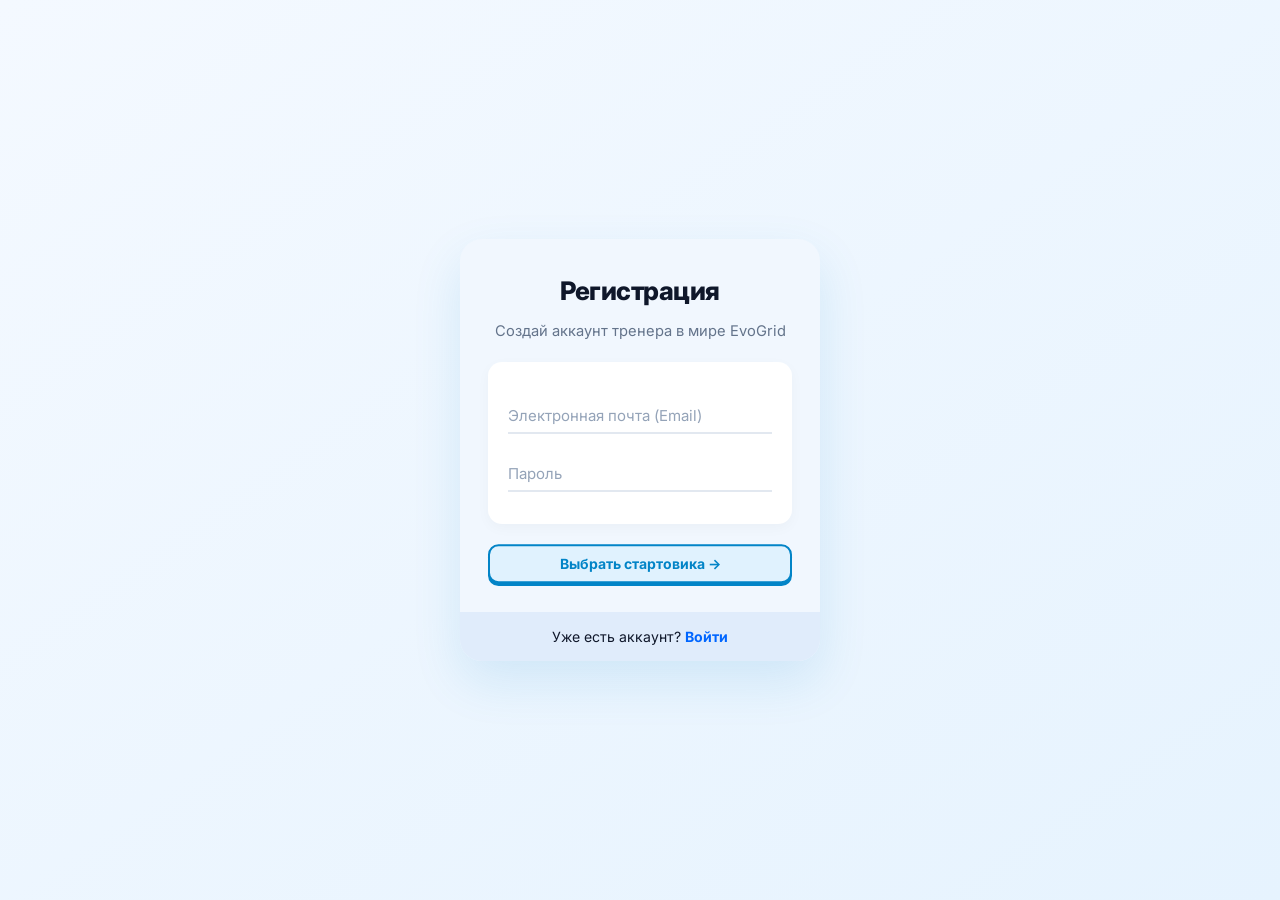
==== api-gateway/src/main/resources/static/index.html @ 094efe5a "first commit" ====
<!DOCTYPE html>
<html lang="ru">
<head>
    <meta charset="UTF-8">
    <meta name="viewport" content="width=device-width, initial-scale=1.0">
    <title>EvoGrid — Вход и Регистрация</title>
    <link rel="stylesheet" href="css/main.css">
    <link rel="stylesheet" href="css/uiverse.css">
</head>
<body>

<!-- ЭКРАН 1: ФОРМА ВХОДА / РЕГИСТРАЦИИ (alexruix + Satwinder04 + Voxybuns) -->
<main id="step-auth" class="center-page">
    <div class="form-box">
        <form class="form" onsubmit="handleAuthForm(event)">
            <span class="title" id="auth-title">Регистрация</span>
            <span class="subtitle" id="auth-subtitle">Создай аккаунт тренера в мире EvoGrid</span>

            <div class="form-container">
                <div class="input-container">
                    <input type="email" id="email-input" required>
                    <label for="email-input" class="label">Электронная почта (Email)</label>
                    <div class="underline"></div>
                </div>

                <div class="input-container">
                    <input type="password" id="password-input" required minlength="4">
                    <label for="password-input" class="label">Пароль</label>
                    <div class="underline"></div>
                </div>
            </div>

            <p id="auth-error" style="color:#be123c;font-size:13px;font-weight:700" class="hidden"></p>

            <button type="submit" class="uiv-btn primary">
                <span class="button_top" id="auth-btn-label">Выбрать стартовика →</span>
            </button>
        </form>

        <div class="form-section">
            <p id="auth-switch-text">
                Уже есть аккаунт? <a onclick="toggleAuthMode()">Войти</a>
            </p>
        </div>
    </div>
</main>

<!-- ЭКРАН 2: ВЫБОР СТАРТОВИКА (Карточки KSAplay) -->
<main id="step-starter" class="center-page hidden">
    <div class="section-header">
        <h2>Выбери стартового покемона</h2>
        <p>Нажми на карточку покемона, чтобы изучить его баланс и поставить в 1-й слот пачки</p>
    </div>

    <div id="starters-row" class="cards-row"></div>

    <div style="display:flex;gap:16px">
        <button class="uiv-btn" onclick="backToAuth()">
            <span class="button_top">← Назад</span>
        </button>
        <button class="uiv-btn primary" onclick="goToGeoStep()">
            <span class="button_top">Подтвердить выбор →</span>
        </button>
    </div>
</main>

<!-- ЭКРАН 3: РАЗРЕШЕНИЕ НА ГЕОЛОКАЦИЮ -->
<main id="step-geo" class="center-page hidden">
    <div class="form-box" style="max-width:440px;padding:32px;text-align:center">
        <h2 style="margin-bottom:10px">Доступ к GPS-координатам</h2>
        <p style="color:#475569;font-size:14px;line-height:1.5;margin-bottom:20px">
            Разреши браузеру доступ к геолокации, чтобы перемещаться по реальному миру и искать покемонов вокруг себя.
        </p>
        <p id="geo-status-msg" style="font-size:13px;font-weight:700;color:#0284c7;margin-bottom:18px">
            Ожидание подтверждения...
        </p>
        <div style="display:flex;flex-direction:column;gap:12px">
            <button class="uiv-btn primary" onclick="startWithRealGps()">
                <span class="button_top">Разрешить GPS и открыть карту</span>
            </button>
            <button class="uiv-btn" onclick="startWithDemoCoords()">
                <span class="button_top">Демо-режим (Координаты по умолчанию)</span>
            </button>
        </div>
    </div>
</main>

<script src="js/api.js"></script>
<script src="js/ui-components.js"></script>
<script src="js/auth.js"></script>
</body>
</html>
---- api-gateway/src/main/resources/static/css/main.css ----
@import url('https://fonts.googleapis.com/css2?family=Inter:wght@400;500;600;700;800&display=swap');
@import url('https://fonts.googleapis.com/css2?family=Material+Symbols+Outlined:opsz,wght,FILL,GRAD@20..48,400..700,0..1,-50..200');

.material-symbols-outlined {
    font-family: 'Material Symbols Outlined';
    font-weight: normal;
    font-style: normal;
    font-size: 22px;
    line-height: 1;
    display: inline-flex;
    align-items: center;
    justify-content: center;
    user-select: none;
}
:root {
    --bg-gradient: linear-gradient(145deg, #f4f9ff 0%, #e6f3fe 100%);
    --surface: rgba(255, 255, 255, 0.85);
    --text-main: #0f172a;
    --text-secondary: #64748b;
    --accent: #0284c7;
}

* {
    box-sizing: border-box;
    margin: 0;
    padding: 0;
    font-family: 'Inter', system-ui, -apple-system, sans-serif;
}

body {
    background: var(--bg-gradient);
    color: var(--text-main);
    min-height: 100vh;
    -webkit-font-smoothing: antialiased;
}

.hidden {
    display: none !important;
}

.center-page {
    min-height: 100vh;
    display: flex;
    flex-direction: column;
    align-items: center;
    justify-content: center;
    padding: 28px;
    gap: 28px;
}

.cards-row {
    display: flex;
    flex-wrap: wrap;
    gap: 24px;
    justify-content: center;
}

.section-header {
    text-align: center;
    max-width: 560px;
}

.section-header h2 {
    font-size: 26px;
    font-weight: 800;
    letter-spacing: -0.02em;
    margin-bottom: 6px;
}

.section-header p {
    color: var(--text-secondary);
    font-size: 14.5px;
    line-height: 1.5;
}

/* ПОЛНОЭКРАННАЯ КАРТА БЕЗ ХЕДЕРА */
.fullscreen-map-wrap {
    position: relative;
    width: 100vw;
    height: 100vh;
    overflow: hidden;
}

#map {
    width: 100%;
    height: 100%;
    z-index: 1;
}

.leaflet-tile-pane {
    filter: saturate(1.04) contrast(0.98);
}

/* Невесомый переключатель шага кликом в правом верхнем углу карты */
.floating-map-pill {
    position: fixed;
    top: 20px;
    right: 20px;
    z-index: 2000;
    background: rgba(255, 255, 255, 0.88);
    backdrop-filter: blur(14px);
    padding: 10px 16px;
    border-radius: 99px;
    box-shadow: 0 10px 28px rgba(15, 23, 42, 0.08);
    display: flex;
    align-items: center;
    gap: 14px;
    font-size: 13px;
    font-weight: 600;
    color: var(--text-main);
}

.floating-map-pill label {
    display: flex;
    align-items: center;
    gap: 6px;
    cursor: pointer;
}

/* Маркеры на карте без грубых рамок */
.trainer-map-pin {
    width: 20px;
    height: 20px;
    background: #0284c7;
    border: 3px solid #ffffff;
    border-radius: 50%;
    box-shadow: 0 0 0 8px rgba(2, 132, 199, 0.24);
}

.wild-map-badge {
    background: rgba(255, 255, 255, 0.95);
    backdrop-filter: blur(8px);
    border-radius: 99px;
    padding: 6px 12px;
    font-size: 12px;
    font-weight: 700;
    color: #0f172a;
    display: inline-flex;
    align-items: center;
    gap: 7px;
    white-space: nowrap;
    box-shadow: 0 8px 20px rgba(15, 23, 42, 0.12);
    transition: transform 0.2s ease, box-shadow 0.2s ease;
}

.wild-map-badge img {
    width: 16px;
    height: 16px;
}

.wild-map-badge:hover {
    transform: translateY(-2px) scale(1.04);
    box-shadow: 0 12px 26px rgba(2, 132, 199, 0.22);
}

/* МИНИМАЛИСТИЧНАЯ СТРАНИЦА ПРОФИЛЯ, ПАЧКИ И ПОКЕДЕКСА */
.workspace-page {
    max-width: 1080px;
    margin: 0 auto;
    padding: 48px 24px 130px;
}

.view-section {
    display: flex;
    flex-direction: column;
    gap: 28px;
}

.minimal-profile-hero {
    background: var(--surface);
    backdrop-filter: blur(16px);
    border-radius: 28px;
    padding: 36px 40px;
    box-shadow: 0 18px 45px rgba(2, 132, 199, 0.06);
    display: flex;
    flex-wrap: wrap;
    align-items: center;
    justify-content: space-between;
    gap: 24px;
}

.hero-identity {
    display: flex;
    align-items: center;
    gap: 22px;
}

.hero-avatar {
    width: 72px;
    height: 72px;
    border-radius: 22px;
    background: linear-gradient(135deg, #0284c7, #38bdf8);
    color: #ffffff;
    display: flex;
    align-items: center;
    justify-content: center;
    font-size: 28px;
    font-weight: 800;
    box-shadow: 0 12px 24px rgba(2, 132, 199, 0.25);
}

.hero-identity h1 {
    font-size: 28px;
    font-weight: 800;
    letter-spacing: -0.02em;
}

.hero-identity p {
    color: var(--text-secondary);
    font-size: 14px;
    margin-top: 4px;
}

.metrics-grid {
    display: grid;
    grid-template-columns: repeat(auto-fit, minmax(200px, 1fr));
    gap: 18px;
}

.metric-tile {
    background: var(--surface);
    backdrop-filter: blur(12px);
    border-radius: 22px;
    padding: 24px 26px;
    box-shadow: 0 12px 32px rgba(15, 23, 42, 0.04);
    display: flex;
    flex-direction: column;
    gap: 8px;
}

.metric-tile .metric-head {
    display: flex;
    align-items: center;
    gap: 10px;
    color: var(--text-secondary);
    font-size: 13px;
    font-weight: 600;
}

.metric-tile .metric-head img {
    width: 20px;
    height: 20px;
}

.metric-tile .metric-value {
    font-size: 30px;
    font-weight: 800;
    color: var(--text-main);
    letter-spacing: -0.03em;
}

.slot-pillar {
    background: rgba(255, 255, 255, 0.65);
    border-radius: 24px;
    padding: 20px;
    display: flex;
    flex-direction: column;
    align-items: center;
    gap: 14px;
    box-shadow: 0 10px 28px rgba(15, 23, 42, 0.04);
}

.slot-tag {
    font-size: 12px;
    font-weight: 700;
    text-transform: uppercase;
    letter-spacing: 0.06em;
    color: var(--accent);
    background: #e0f2fe;
    padding: 5px 14px;
    border-radius: 99px;
}

/* МОДАЛЬНЫЕ ОКНА (БЕЗ ГРУБЫХ РАМОК) */
.modal-backdrop {
    position: fixed;
    inset: 0;
    background: rgba(15, 23, 42, 0.35);
    backdrop-filter: blur(8px);
    display: flex;
    align-items: center;
    justify-content: center;
    padding: 20px;
    z-index: 3000;
}

.modal-window {
    background: #ffffff;
    border-radius: 28px;
    padding: 32px;
    max-width: 680px;
    width: 100%;
    box-shadow: 0 28px 60px rgba(15, 23, 42, 0.18);
}

.inspector-layout {
    display: flex;
    flex-wrap: wrap;
    gap: 28px;
    align-items: center;
    justify-content: center;
}

.inspector-details {
    flex: 1;
    min-width: 240px;
    display: flex;
    flex-direction: column;
    gap: 14px;
}

.lore-box {
    background: #f8fafc;
    padding: 14px 16px;
    border-radius: 14px;
    font-size: 13.5px;
    color: var(--text-secondary);
    line-height: 1.55;
}

.battle-arena-row {
    display: flex;
    flex-wrap: wrap;
    align-items: center;
    justify-content: space-around;
    gap: 18px;
    margin: 20px 0;
}

.combat-log-box {
    background: #f8fafc;
    border-radius: 16px;
    height: 130px;
    overflow-y: auto;
    padding: 14px 16px;
    font-size: 13px;
    line-height: 1.6;
    margin-bottom: 20px;
    color: #334155;
}
---- api-gateway/src/main/resources/static/css/uiverse.css ----
/* ==========================================================================
   1. НИЖНЕЕ МЕНЮ НАВИГАЦИИ (From Uiverse.io by firemonste_8052)
   ========================================================================== */
ul {
    list-style: none;
}

.bottom-dock-wrap {
    position: fixed;
    bottom: 24px;
    left: 50%;
    transform: translateX(-50%);
    z-index: 2500;
}

.example-1 {
    display: flex;
    justify-content: center;
    align-items: center;
    font-weight: bolder;
    background-color: #0b0f19;
    border-radius: 30px;
    padding: 20px;
    height: 70px;
    width: 320px;
    box-shadow: 0 20px 40px rgba(2, 132, 199, 0.22);
}

.example-1 .icon-content {
    margin: 0 10px;
    position: relative;
    font-weight: bolder;
}

.example-1 .icon-content .tooltip {
    position: absolute;
    top: -30px;
    left: 50%;
    transform: translateX(-50%);
    background-color: #ffffff;
    color: #0b0f19;
    padding: 6px 12px;
    border-radius: 8px;
    opacity: 0;
    visibility: hidden;
    font-size: 13px;
    white-space: nowrap;
    transition: all 0.3s ease;
    font-weight: 700;
    box-shadow: 0 8px 20px rgba(15, 23, 42, 0.12);
    pointer-events: none;
}

.example-1 .icon-content:hover .tooltip {
    opacity: 1;
    visibility: visible;
    top: -48px;
}

.example-1 .icon-content .link {
    display: flex;
    justify-content: center;
    align-items: center;
    width: 50px;
    height: 50px;
    border-radius: 50%;
    color: #ffffff;
    background-color: #0b0f19;
    transition: all 0.3s ease-in-out;
    font-weight: bolder;
    border: none;
    cursor: pointer;
    text-decoration: none;
}

.example-1 .icon-content .link.active-nav {
    background-color: #1e293b;
}

.example-1 .icon-content .link:hover {
    box-shadow: 3px 2px 45px 0px rgb(0 0 0 / 12%);
    transform: translateY(-2px);
}

.example-1 .icon-content .link svg {
    width: 24px;
    height: 24px;
    fill: currentColor;
}

.example-1 .icon-content .link[data-social="spotify"]:hover,
.example-1 .icon-content .link[data-social="spotify"].active-nav {
    color: #00a2ff;
}

.example-1 .icon-content .link[data-social="pinterest"]:hover,
.example-1 .icon-content .link[data-social="pinterest"].active-nav {
    color: #ff009d;
}

.example-1 .icon-content .link[data-social="dribbble"]:hover,
.example-1 .icon-content .link[data-social="dribbble"].active-nav {
    color: #38bdf8;
}

.example-1 .icon-content .link[data-social="telegram"]:hover,
.example-1 .icon-content .link[data-social="telegram"].active-nav {
    color: #23b100;
}

/* ==========================================================================
   2. КНОПКА (From Uiverse.io by Voxybuns)
   ========================================================================== */
.uiv-btn {
    --button_radius: 0.75em;
    --button_color: #f8fafc;
    --button_outline_color: #0f172a;
    font-size: 14px;
    font-weight: 700;
    border: none;
    cursor: pointer;
    border-radius: var(--button_radius);
    background: var(--button_outline_color);
    padding: 0;
    display: inline-block;
    text-decoration: none;
}

.uiv-btn.primary {
    --button_color: #e0f2fe;
    --button_outline_color: #0284c7;
}

.uiv-btn .button_top {
    display: inline-flex;
    align-items: center;
    justify-content: center;
    gap: 8px;
    width: 100%;
    box-sizing: border-box;
    border: 2px solid var(--button_outline_color);
    border-radius: var(--button_radius);
    padding: 0.65em 1.35em;
    background: var(--button_color);
    color: var(--button_outline_color);
    transform: translateY(-0.2em);
    transition: transform 0.1s ease;
}

.uiv-btn:hover .button_top {
    transform: translateY(-0.33em);
}

.uiv-btn:active .button_top {
    transform: translateY(0);
}

.uiv-btn:disabled {
    opacity: 0.45;
    pointer-events: none;
}

/* ==========================================================================
   3. ФОРМА АВТОРИЗАЦИИ (From Uiverse.io by alexruix) — БЕЗ ЛИШНИХ РАМОК
   ========================================================================== */
.form-box {
    width: 100%;
    max-width: 360px;
    background: #f1f7fe;
    overflow: hidden;
    border-radius: 22px;
    color: #0f172a;
    box-shadow: 0 20px 50px rgba(2, 132, 199, 0.12);
}

.form {
    position: relative;
    display: flex;
    flex-direction: column;
    padding: 36px 28px 26px;
    gap: 16px;
    text-align: center;
}

.form .title {
    font-weight: 800;
    font-size: 1.6rem;
    letter-spacing: -0.02em;
}

.form .subtitle {
    font-size: 0.92rem;
    color: #64748b;
}

.form-container {
    border-radius: 14px;
    background-color: #ffffff;
    padding: 18px 20px 8px;
    margin: 0.4rem 0;
    width: 100%;
    box-shadow: 0 4px 14px rgba(15, 23, 42, 0.03);
}

.form-section {
    padding: 16px;
    font-size: 0.88rem;
    background-color: #e0ecfb;
    text-align: center;
}

.form-section a {
    font-weight: 700;
    color: #0066ff;
    cursor: pointer;
    text-decoration: none;
}

/* ==========================================================================
   4. ТЕКСТОВЫЕ ПОЛЯ (From Uiverse.io by Satwinder04)
   ========================================================================== */
.input-container {
    position: relative;
    margin: 20px auto 24px;
    width: 100%;
    text-align: left;
}

.input-container input {
    font-size: 16px;
    width: 100%;
    border: none;
    border-bottom: 2px solid #e2e8f0;
    padding: 6px 0;
    background-color: transparent;
    outline: none;
    color: #0f172a;
}

.input-container .label {
    position: absolute;
    top: 6px;
    left: 0;
    color: #94a3b8;
    transition: all 0.3s ease;
    pointer-events: none;
    font-size: 15px;
}

.input-container input:focus ~ .label,
.input-container input:valid ~ .label {
    top: -16px;
    font-size: 12px;
    color: #0284c7;
    font-weight: 600;
}

.input-container .underline {
    position: absolute;
    bottom: 0;
    left: 0;
    height: 2px;
    width: 100%;
    background-color: #0284c7;
    transform: scaleX(0);
    transition: all 0.3s ease;
}

.input-container input:focus ~ .underline,
.input-container input:valid ~ .underline {
    transform: scaleX(1);
}

/* ==========================================================================
   5. ПЕЙЗАЖНАЯ КАРТОЧКА ПОКЕМОНА (From Uiverse.io by KSAplay) — БЕЗ РАМОК
   ========================================================================== */
.poke-card {
    display: flex;
    flex-direction: column;
    align-items: center;
    position: relative;
    width: 220px;
    height: 350px;
    border-radius: 20px;
    overflow: hidden;
    box-shadow: 0 14px 32px rgba(15, 23, 42, 0.08);
    background-color: white;
    cursor: pointer;
    transition: transform 0.25s cubic-bezier(0.16, 1, 0.3, 1), box-shadow 0.25s ease;
}

.poke-card:hover {
    transform: translateY(-6px);
    box-shadow: 0 22px 44px rgba(2, 132, 199, 0.16);
}

.poke-card.selected-card {
    box-shadow: 0 0 0 3px #0284c7, 0 20px 40px rgba(2, 132, 199, 0.22);
}

.landscape-section {
    position: relative;
    width: 100%;
    height: 68%;
    overflow: hidden;
}

.landscape-section * {
    position: absolute;
}

.poke-card[data-element="FIRE"] .sky {
    background: linear-gradient(0deg, rgba(247, 225, 87, 1) 0%, rgba(233, 101, 148, 1) 100%);
}
.poke-card[data-element="WATER"] .sky {
    background: linear-gradient(0deg, #bae6fd 0%, #0284c7 100%);
}
.poke-card[data-element="FOREST"] .sky {
    background: linear-gradient(0deg, #bbf7d0 0%, #059669 100%);
}
.poke-card[data-element="NEUTRAL"] .sky {
    background: linear-gradient(0deg, #e2e8f0 0%, #64748b 100%);
}

.sky { width: 100%; height: 100%; }

.sun {
    display: flex;
    align-items: center;
    justify-content: center;
    width: 45px;
    height: 45px;
    border-radius: 50%;
    background-color: white;
    bottom: 40%;
    left: 23%;
    filter: drop-shadow(0px 0px 10px white);
}

.sun::after {
    position: absolute;
    content: "";
    width: 118%;
    height: 118%;
    border-radius: 50%;
    background-color: white;
    opacity: 0.5;
}

.sun::before {
    position: absolute;
    content: "";
    width: 134%;
    height: 134%;
    border-radius: 50%;
    background-color: white;
    opacity: 0.1;
}

.ocean {
    overflow: hidden;
    bottom: 0;
    width: 100%;
    height: 28%;
    background: linear-gradient(0deg, rgba(241, 192, 125, 1) 0%, rgba(247, 218, 150, 1) 100%);
}

.poke-card[data-element="WATER"] .ocean { background: linear-gradient(0deg, #0369a1 0%, #38bdf8 100%); }
.poke-card[data-element="FOREST"] .ocean { background: linear-gradient(0deg, #047857 0%, #34d399 100%); }

.reflection {
    position: absolute;
    background-color: white;
    opacity: 0.5;
    z-index: 1;
}
.reflection:nth-child(1) { width: 40px; height: 10px; clip-path: polygon(0% 0%, 100% 0%, 50% 20%); top: 5%; left: 32%; }
.reflection:nth-child(2) { width: 80px; height: 15px; clip-path: polygon(0% 0%, 100% 0%, 60% 20%, 40% 20%); top: 15%; left: 39%; }
.reflection:nth-child(3) { width: 60px; height: 2px; clip-path: polygon(0% 50%, 40% 0%, 60% 0%, 100% 50%, 60% 100%, 40% 100%); top: 27%; right: 15%; }

.hill-1 { right: -25%; bottom: 20%; width: 150px; height: 40px; border-radius: 50%; background-color: #e6b29d; }
.hill-2 { right: -36%; bottom: 10%; width: 150px; height: 80px; border-radius: 50%; background-color: #c29182; }
.hill-3 { left: -100%; bottom: -28%; width: 350px; height: 150px; border-radius: 50%; background-color: #b77873; z-index: 3; }
.hill-4 { right: -100%; bottom: -40%; width: 350px; height: 150px; border-radius: 50%; background-color: #a16773; z-index: 3; }

.poke-card[data-element="WATER"] .hill-3, .poke-card[data-element="WATER"] .hill-4 { background-color: #075985; }
.poke-card[data-element="FOREST"] .hill-3, .poke-card[data-element="FOREST"] .hill-4 { background-color: #065f46; }

.tree-1 { bottom: 20%; left: 3%; width: 50px; height: 70px; z-index: 3; }
.tree-2 { bottom: 14%; left: 25%; width: 50px; height: 70px; z-index: 3; }
.tree-3 { bottom: 10%; right: 1%; width: 65px; height: 80px; z-index: 3; }

.filter {
    height: 100%;
    width: 100%;
    background: linear-gradient(0deg, rgba(255, 255, 255, 1) 0%, rgba(255, 255, 255, 0) 40%);
    z-index: 5;
    opacity: 0.2;
}

.content-section {
    width: 100%;
    height: 32%;
    display: flex;
    flex-direction: column;
    align-items: center;
}

.weather-info {
    display: flex;
    align-items: flex-start;
    justify-content: space-between;
    position: absolute;
    top: 0;
    left: 0;
    width: 100%;
    padding: 14px 16px 0;
    color: white;
    z-index: 10;
}

.weather-info .left-side {
    display: flex;
    flex-direction: column;
    align-items: center;
    gap: 4px;
    font-size: 9.5pt;
    font-weight: 700;
}

.weather-info .icon img {
    width: 28px;
    height: 28px;
    position: static;
    filter: brightness(0) invert(1);
}

.weather-info .right-side {
    display: flex;
    flex-direction: column;
    align-items: flex-end;
    text-align: right;
}

.weather-info .location {
    display: flex;
    align-items: center;
    gap: 4px;
}

.weather-info .location span {
    font-size: 10.5pt;
    font-weight: 800;
    text-transform: uppercase;
}

.temperature {
    font-size: 16pt;
    font-weight: 800;
    line-height: 24px;
}

.forecast {
    display: flex;
    flex-direction: column;
    align-items: center;
    justify-content: space-evenly;
    height: 100%;
    width: 100%;
    padding: 8px 22px;
}

.forecast > div {
    width: 100%;
    display: flex;
    align-items: center;
    justify-content: space-between;
    color: #475569;
    font-size: 9pt;
    font-weight: 600;
}

.separator {
    width: 100%;
    height: 1px;
    background-color: #f1f5f9;
}

/* ==========================================================================
   6. УВЕДОМЛЕНИЕ ОБ ОШИБКЕ (From Uiverse.io by seyed-mohsen-mousavi)
   ========================================================================== */
.toast-stack {
    position: fixed;
    top: 22px;
    right: 22px;
    display: flex;
    flex-direction: column;
    gap: 10px;
    width: 310px;
    z-index: 9999;
    pointer-events: none;
}

.error-alert {
    pointer-events: auto;
    cursor: default;
    display: flex;
    align-items: center;
    justify-content: space-between;
    width: 100%;
    min-height: 58px;
    border-radius: 10px;
    background-color: #232531;
    padding: 10px 12px;
    box-shadow: 0 16px 36px rgba(0, 0, 0, 0.28);
    animation: toastSlideIn 0.25s cubic-bezier(0.16, 1, 0.3, 1);
}

@keyframes toastSlideIn {
    from {
        opacity: 0;
        transform: translateY(-10px) scale(0.96);
    }
    to {
        opacity: 1;
        transform: translateY(0) scale(1);
    }
}

.error-alert-left {
    display: flex;
    align-items: center;
    gap: 10px;
}

.error-alert-icon {
    color: #d65563;
    background: rgba(255, 255, 255, 0.06);
    backdrop-filter: blur(12px);
    padding: 6px;
    border-radius: 8px;
    display: flex;
    align-items: center;
    justify-content: center;
    flex-shrink: 0;
}

.error-alert-icon svg {
    width: 24px;
    height: 24px;
}

.error-alert-title {
    color: #ffffff;
    font-size: 12.5px;
    font-weight: 700;
    margin: 0 0 2px 0;
}

.error-alert-desc {
    color: #9ca3af;
    font-size: 11.5px;
    margin: 0;
    line-height: 1.3;
}

.error-alert-close {
    color: #6b7280;
    background: transparent;
    border: none;
    padding: 4px;
    border-radius: 6px;
    cursor: pointer;
    display: flex;
    align-items: center;
    justify-content: center;
    transition: background-color 0.15s ease, color 0.15s ease;
}

.error-alert-close:hover {
    background: rgba(255, 255, 255, 0.1);
    color: #ffffff;
}

.error-alert-close svg {
    width: 20px;
    height: 20px;
}

/* Иконки Google Material Symbols внутри карточек и маркеров */
.weather-info .icon .material-symbols-outlined {
    font-size: 30px;
    color: #ffffff;
    position: static;
}

.wild-map-badge .material-symbols-outlined {
    font-size: 17px;
    color: #0284c7;
}

.metric-tile .metric-head .material-symbols-outlined {
    font-size: 22px;
    color: #0284c7;
}
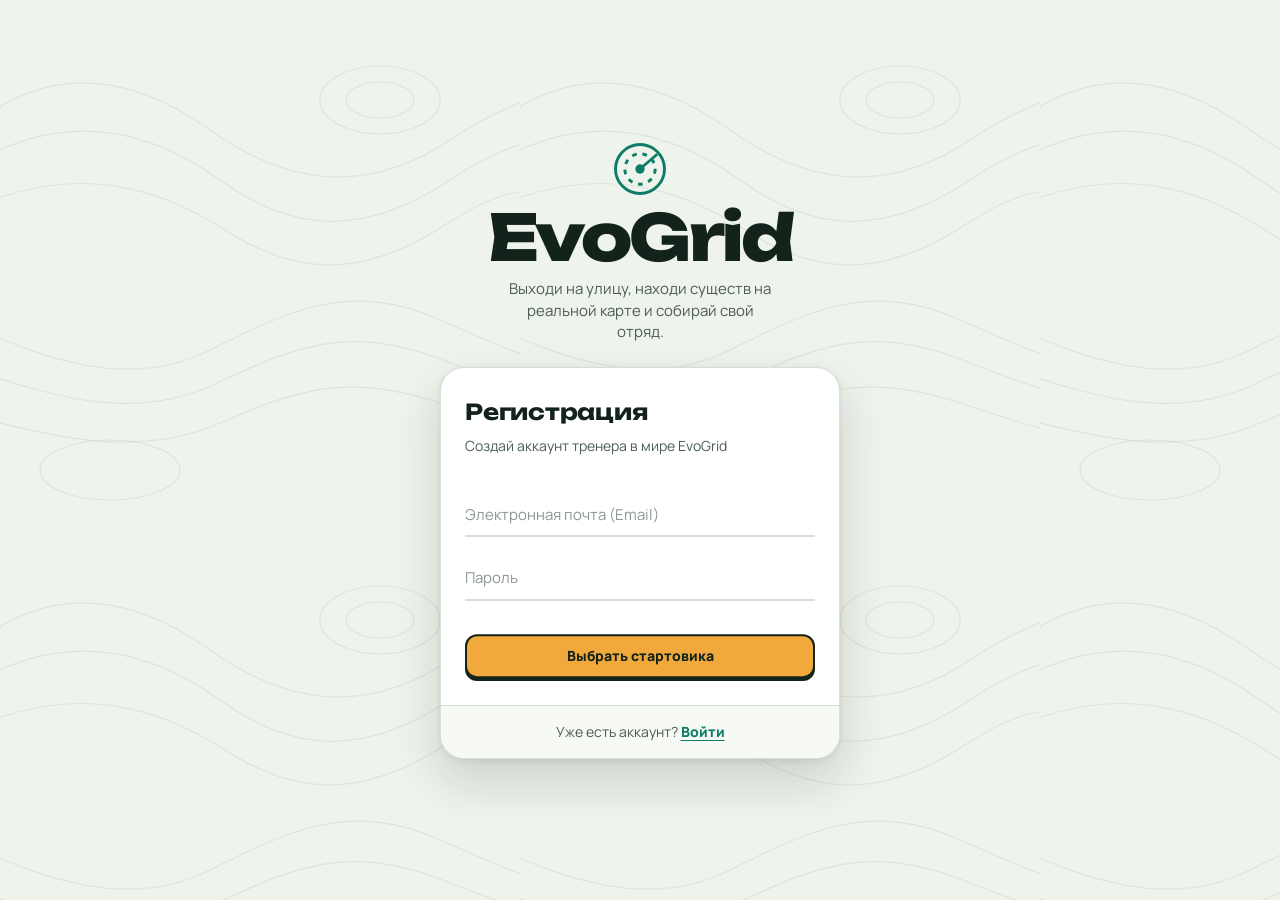
==== commit 07b32363: "clod pro max ulta" ====
--- a/api-gateway/src/main/resources/static/index.html
+++ b/api-gateway/src/main/resources/static/index.html
@@ -2,7 +2,8 @@
 <html lang="ru">
 <head>
     <meta charset="UTF-8">
-    <meta name="viewport" content="width=device-width, initial-scale=1.0">
+    <meta name="viewport" content="width=device-width, initial-scale=1.0, viewport-fit=cover">
+    <meta name="theme-color" content="#13231b">
     <title>EvoGrid — Вход и Регистрация</title>
     <link rel="stylesheet" href="css/main.css">
     <link rel="stylesheet" href="css/uiverse.css">
@@ -11,6 +12,17 @@
 
 <!-- ЭКРАН 1: ФОРМА ВХОДА / РЕГИСТРАЦИИ (alexruix + Satwinder04 + Voxybuns) -->
 <main id="step-auth" class="center-page">
+    <header class="brand">
+        <svg class="brand-mark" viewBox="0 0 48 48" fill="none" stroke="currentColor" stroke-width="2.5" aria-hidden="true">
+            <circle cx="24" cy="24" r="21"/>
+            <circle cx="24" cy="24" r="13" stroke-dasharray="4 5"/>
+            <path d="M24 24 L38 12" stroke-linecap="round"/>
+            <circle cx="24" cy="24" r="4" fill="currentColor" stroke="none"/>
+        </svg>
+        <span class="brand-name">EvoGrid</span>
+        <p class="brand-tagline">Выходи на улицу, находи существ на реальной карте и собирай свой отряд.</p>
+    </header>
+
     <div class="form-box">
         <form class="form" onsubmit="handleAuthForm(event)">
             <span class="title" id="auth-title">Регистрация</span>
@@ -30,10 +42,10 @@
                 </div>
             </div>
 
-            <p id="auth-error" style="color:#be123c;font-size:13px;font-weight:700" class="hidden"></p>
+            <p id="auth-error" class="auth-error hidden"></p>
 
             <button type="submit" class="uiv-btn primary">
-                <span class="button_top" id="auth-btn-label">Выбрать стартовика →</span>
+                <span class="button_top" id="auth-btn-label">Выбрать стартовика</span>
             </button>
         </form>
 
@@ -49,37 +61,36 @@
 <main id="step-starter" class="center-page hidden">
     <div class="section-header">
         <h2>Выбери стартового покемона</h2>
-        <p>Нажми на карточку покемона, чтобы изучить его баланс и поставить в 1-й слот пачки</p>
+        <p>Нажми на карточку, чтобы выбрать. Он займёт первый слот твоего отряда.</p>
     </div>
 
     <div id="starters-row" class="cards-row"></div>
 
-    <div style="display:flex;gap:16px">
+    <div class="step-actions">
         <button class="uiv-btn" onclick="backToAuth()">
-            <span class="button_top">← Назад</span>
+            <span class="button_top">Назад</span>
         </button>
         <button class="uiv-btn primary" onclick="goToGeoStep()">
-            <span class="button_top">Подтвердить выбор →</span>
+            <span class="button_top">Взять этого покемона</span>
         </button>
     </div>
 </main>
 
 <!-- ЭКРАН 3: РАЗРЕШЕНИЕ НА ГЕОЛОКАЦИЮ -->
 <main id="step-geo" class="center-page hidden">
-    <div class="form-box" style="max-width:440px;padding:32px;text-align:center">
-        <h2 style="margin-bottom:10px">Доступ к GPS-координатам</h2>
-        <p style="color:#475569;font-size:14px;line-height:1.5;margin-bottom:20px">
-            Разреши браузеру доступ к геолокации, чтобы перемещаться по реальному миру и искать покемонов вокруг себя.
+    <div class="form-box geo-card">
+        <div class="geo-radar" aria-hidden="true"></div>
+        <h2>Где ты сейчас?</h2>
+        <p>
+            Покемоны появляются рядом с твоей реальной геопозицией. Разреши доступ к GPS, чтобы ходить по карте.
         </p>
-        <p id="geo-status-msg" style="font-size:13px;font-weight:700;color:#0284c7;margin-bottom:18px">
-            Ожидание подтверждения...
-        </p>
-        <div style="display:flex;flex-direction:column;gap:12px">
+        <p id="geo-status-msg" class="geo-status">Ждём твоего решения</p>
+        <div class="stack-actions">
             <button class="uiv-btn primary" onclick="startWithRealGps()">
                 <span class="button_top">Разрешить GPS и открыть карту</span>
             </button>
             <button class="uiv-btn" onclick="startWithDemoCoords()">
-                <span class="button_top">Демо-режим (Координаты по умолчанию)</span>
+                <span class="button_top">Играть без GPS (центр Москвы)</span>
             </button>
         </div>
     </div>
--- a/api-gateway/src/main/resources/static/css/main.css
+++ b/api-gateway/src/main/resources/static/css/main.css
@@ -1,83 +1,261 @@
-@import url('https://fonts.googleapis.com/css2?family=Inter:wght@400;500;600;700;800&display=swap');
-@import url('https://fonts.googleapis.com/css2?family=Material+Symbols+Outlined:opsz,wght,FILL,GRAD@20..48,400..700,0..1,-50..200');
-
-.material-symbols-outlined {
-    font-family: 'Material Symbols Outlined';
-    font-weight: normal;
-    font-style: normal;
-    font-size: 22px;
-    line-height: 1;
-    display: inline-flex;
-    align-items: center;
-    justify-content: center;
-    user-select: none;
-}
+@import url('https://fonts.googleapis.com/css2?family=Unbounded:wght@500;700;800&family=Manrope:wght@400;500;600;700;800&display=swap');
+
+/* ==========================================================================
+   ТОКЕНЫ
+   «Полевой атлас»: бумага с топографическими горизонталями, тёмно-зелёные
+   чернила, бирюзовый радар и янтарный акцент для главного действия.
+   ========================================================================== */
 :root {
-    --bg-gradient: linear-gradient(145deg, #f4f9ff 0%, #e6f3fe 100%);
-    --surface: rgba(255, 255, 255, 0.85);
-    --text-main: #0f172a;
-    --text-secondary: #64748b;
-    --accent: #0284c7;
-}
-
-* {
+    --paper: #eef3ec;
+    --paper-deep: #e1eadf;
+    --surface: #ffffff;
+    --surface-soft: #f6f9f4;
+    --ink: #13231b;
+    --ink-soft: #4b5d53;
+    --ink-faint: #8a998f;
+    --line: #d5dfd3;
+    --radar: #0e7c66;
+    --radar-soft: #d9efe8;
+    --amber: #f2a93b;
+    --amber-deep: #b86e05;
+    --danger: #c8372d;
+    --danger-soft: #fde7e4;
+    --ok: #1d7a43;
+    --ok-soft: #dcf3e4;
+
+    --font-display: 'Unbounded', 'Manrope', system-ui, sans-serif;
+    --font-body: 'Manrope', system-ui, -apple-system, 'Segoe UI', sans-serif;
+
+    --r-lg: 24px;
+    --r-md: 16px;
+    --r-sm: 10px;
+    --shadow-1: 0 1px 2px rgba(19, 35, 27, 0.06), 0 6px 18px rgba(19, 35, 27, 0.06);
+    --shadow-2: 0 2px 6px rgba(19, 35, 27, 0.08), 0 22px 48px rgba(19, 35, 27, 0.16);
+
+    --gutter: clamp(16px, 4vw, 28px);
+    --safe-top: env(safe-area-inset-top, 0px);
+    --safe-bottom: env(safe-area-inset-bottom, 0px);
+
+    /* Топографические горизонтали как фон страницы */
+    --contours: url("data:image/svg+xml,%3Csvg xmlns='http://www.w3.org/2000/svg' width='520' height='520' viewBox='0 0 520 520'%3E%3Cg fill='none' stroke='%2313231b' stroke-opacity='0.07' stroke-width='1.2'%3E%3Cpath d='M-20 120c80-60 160-40 230 10s150 70 240 10 120-40 90-40'/%3E%3Cpath d='M-20 160c90-50 170-30 240 20s140 60 230 0 110-30 90-30'/%3E%3Cpath d='M-20 205c95-40 175-20 245 25s135 50 220-5 100-25 95-25'/%3E%3Cpath d='M-20 330c70 30 150 60 230 20s140-70 230-30 100 40 100 40'/%3E%3Cpath d='M-20 372c75 25 155 50 235 12s135-60 225-25 100 35 100 35'/%3E%3Cpath d='M-20 418c80 20 160 40 240 5s130-50 220-20 100 30 100 30'/%3E%3Cellipse cx='380' cy='100' rx='60' ry='34'/%3E%3Cellipse cx='380' cy='100' rx='34' ry='18'/%3E%3Cellipse cx='110' cy='470' rx='70' ry='30'/%3E%3C/g%3E%3C/svg%3E");
+}
+
+*, *::before, *::after {
     box-sizing: border-box;
     margin: 0;
     padding: 0;
-    font-family: 'Inter', system-ui, -apple-system, sans-serif;
+}
+
+html {
+    -webkit-text-size-adjust: 100%;
 }
 
 body {
-    background: var(--bg-gradient);
-    color: var(--text-main);
+    font-family: var(--font-body);
+    background-color: var(--paper);
+    background-image: var(--contours);
+    background-size: 520px 520px;
+    color: var(--ink);
     min-height: 100vh;
+    min-height: 100dvh;
     -webkit-font-smoothing: antialiased;
+    overflow-x: hidden;
+    line-height: 1.45;
+}
+
+button, input {
+    font: inherit;
+}
+
+h1, h2, h3 {
+    font-family: var(--font-display);
+    font-weight: 700;
+    letter-spacing: -0.01em;
+    line-height: 1.15;
+}
+
+:focus-visible {
+    outline: 3px solid var(--amber);
+    outline-offset: 2px;
+    border-radius: 6px;
 }
 
 .hidden {
     display: none !important;
 }
 
+/* ==========================================================================
+   ЭКРАНЫ ВХОДА / ВЫБОРА СТАРТОВИКА
+   ========================================================================== */
 .center-page {
     min-height: 100vh;
-    display: flex;
-    flex-direction: column;
-    align-items: center;
-    justify-content: center;
-    padding: 28px;
-    gap: 28px;
+    min-height: 100dvh;
+    display: flex;
+    flex-direction: column;
+    align-items: center;
+    justify-content: center;
+    padding: calc(28px + var(--safe-top)) var(--gutter) calc(28px + var(--safe-bottom));
+    gap: 24px;
+}
+
+.brand {
+    display: flex;
+    flex-direction: column;
+    align-items: center;
+    gap: 10px;
+    text-align: center;
+}
+
+.brand-mark {
+    width: 56px;
+    height: 56px;
+    color: var(--radar);
+}
+
+.brand-name {
+    font-family: var(--font-display);
+    font-weight: 800;
+    font-size: clamp(40px, 11vw, 64px);
+    letter-spacing: -0.04em;
+    line-height: 0.95;
+    color: var(--ink);
+}
+
+.brand-tagline {
+    color: var(--ink-soft);
+    font-size: 15px;
+    max-width: 30ch;
 }
 
 .cards-row {
-    display: flex;
-    flex-wrap: wrap;
-    gap: 24px;
+    display: grid;
+    grid-template-columns: repeat(auto-fit, minmax(min(100%, 240px), 265px));
+    justify-content: center;
+    gap: 18px;
+    width: 100%;
+    max-width: 880px;
+}
+
+.cards-row > div {
+    display: flex;
     justify-content: center;
 }
 
 .section-header {
     text-align: center;
-    max-width: 560px;
+    max-width: 620px;
+}
+
+.section-header.left-align {
+    text-align: left;
+    max-width: 100%;
 }
 
 .section-header h2 {
-    font-size: 26px;
-    font-weight: 800;
-    letter-spacing: -0.02em;
+    font-size: clamp(20px, 4.6vw, 26px);
     margin-bottom: 6px;
 }
 
 .section-header p {
-    color: var(--text-secondary);
-    font-size: 14.5px;
-    line-height: 1.5;
-}
-
-/* ПОЛНОЭКРАННАЯ КАРТА БЕЗ ХЕДЕРА */
+    color: var(--ink-soft);
+    font-size: 14px;
+    max-width: 62ch;
+}
+
+.section-header.left-align p {
+    max-width: 62ch;
+}
+
+.section-gap {
+    margin-top: 12px;
+}
+
+.step-actions {
+    display: flex;
+    flex-wrap: wrap;
+    justify-content: center;
+    gap: 12px;
+    width: 100%;
+    max-width: 420px;
+}
+
+.step-actions .uiv-btn {
+    flex: 1 1 160px;
+}
+
+.geo-card {
+    max-width: 440px;
+    padding: 32px 26px 26px;
+    text-align: center;
+    display: flex;
+    flex-direction: column;
+    gap: 14px;
+}
+
+.geo-card h2 {
+    font-size: 22px;
+}
+
+.geo-card p {
+    color: var(--ink-soft);
+    font-size: 14px;
+}
+
+.geo-card .geo-status {
+    font-size: 13px;
+    font-weight: 700;
+    color: var(--radar);
+}
+
+.geo-radar {
+    width: 72px;
+    height: 72px;
+    margin: 0 auto 4px;
+    border-radius: 50%;
+    background: var(--radar-soft);
+    position: relative;
+}
+
+.geo-radar::before,
+.geo-radar::after {
+    content: "";
+    position: absolute;
+    border-radius: 50%;
+}
+
+.geo-radar::before {
+    inset: 28px;
+    background: var(--radar);
+    box-shadow: 0 0 0 4px #fff;
+}
+
+.geo-radar::after {
+    inset: 0;
+    border: 2px solid var(--radar);
+    animation: trainerPulse 2.2s infinite ease-out;
+}
+
+.stack-actions {
+    display: flex;
+    flex-direction: column;
+    gap: 10px;
+    margin-top: 4px;
+}
+
+.auth-error {
+    color: var(--danger);
+    font-size: 13px;
+    font-weight: 700;
+}
+
+/* ==========================================================================
+   КАРТА МИРА (YANDEX MAPS API 2.1)
+   ========================================================================== */
 .fullscreen-map-wrap {
     position: relative;
-    width: 100vw;
+    width: 100%;
     height: 100vh;
+    height: 100dvh;
     overflow: hidden;
 }
 
@@ -85,256 +263,926 @@
     width: 100%;
     height: 100%;
     z-index: 1;
-}
-
-.leaflet-tile-pane {
-    filter: saturate(1.04) contrast(0.98);
-}
-
-/* Невесомый переключатель шага кликом в правом верхнем углу карты */
-.floating-map-pill {
+    background: var(--paper-deep);
+}
+
+.floating-map-controls {
     position: fixed;
-    top: 20px;
-    right: 20px;
+    top: calc(12px + var(--safe-top));
+    left: 50%;
+    transform: translateX(-50%);
     z-index: 2000;
-    background: rgba(255, 255, 255, 0.88);
+    background: rgba(255, 255, 255, 0.95);
     backdrop-filter: blur(14px);
-    padding: 10px 16px;
-    border-radius: 99px;
-    box-shadow: 0 10px 28px rgba(15, 23, 42, 0.08);
-    display: flex;
-    align-items: center;
-    gap: 14px;
+    -webkit-backdrop-filter: blur(14px);
+    border: 1px solid var(--line);
+    padding: 6px 6px 6px 16px;
+    border-radius: 999px;
+    box-shadow: var(--shadow-1);
+    display: flex;
+    align-items: center;
+    gap: 12px;
     font-size: 13px;
-    font-weight: 600;
-    color: var(--text-main);
-}
-
-.floating-map-pill label {
-    display: flex;
+    font-weight: 700;
+    color: var(--ink);
+    max-width: calc(100vw - 24px);
+}
+
+.fighter-pill-text {
+    color: var(--ink);
+    white-space: nowrap;
+    overflow: hidden;
+    text-overflow: ellipsis;
+    min-width: 0;
+}
+
+.walk-toggle-label {
+    display: inline-flex;
     align-items: center;
     gap: 6px;
     cursor: pointer;
-}
-
-/* Маркеры на карте без грубых рамок */
-.trainer-map-pin {
-    width: 20px;
-    height: 20px;
-    background: #0284c7;
-    border: 3px solid #ffffff;
-    border-radius: 50%;
-    box-shadow: 0 0 0 8px rgba(2, 132, 199, 0.24);
-}
-
-.wild-map-badge {
-    background: rgba(255, 255, 255, 0.95);
-    backdrop-filter: blur(8px);
-    border-radius: 99px;
-    padding: 6px 12px;
-    font-size: 12px;
-    font-weight: 700;
-    color: #0f172a;
-    display: inline-flex;
-    align-items: center;
-    gap: 7px;
+    color: var(--ink-soft);
+    user-select: none;
     white-space: nowrap;
-    box-shadow: 0 8px 20px rgba(15, 23, 42, 0.12);
-    transition: transform 0.2s ease, box-shadow 0.2s ease;
-}
-
-.wild-map-badge img {
+    flex-shrink: 0;
+}
+
+.walk-toggle-label input {
+    accent-color: var(--radar);
     width: 16px;
     height: 16px;
 }
 
-.wild-map-badge:hover {
-    transform: translateY(-2px) scale(1.04);
-    box-shadow: 0 12px 26px rgba(2, 132, 199, 0.22);
-}
-
-/* МИНИМАЛИСТИЧНАЯ СТРАНИЦА ПРОФИЛЯ, ПАЧКИ И ПОКЕДЕКСА */
+.recenter-gps-btn {
+    border: none;
+    background: var(--radar);
+    color: #fff;
+    font-size: 13px;
+    font-weight: 700;
+    padding: 8px 14px;
+    min-height: 36px;
+    border-radius: 999px;
+    cursor: pointer;
+    white-space: nowrap;
+    flex-shrink: 0;
+    display: inline-flex;
+    align-items: center;
+    gap: 6px;
+}
+
+.recenter-gps-btn svg {
+    width: 16px;
+    height: 16px;
+}
+
+.recenter-gps-btn:hover {
+    background: #0b6a57;
+}
+
+.ymap-trainer-pin-wrap {
+    transform: translate(-50%, -50%);
+    pointer-events: none;
+}
+
+.trainer-map-pin {
+    position: relative;
+    width: 22px;
+    height: 22px;
+    background: var(--radar);
+    border: 4px solid #ffffff;
+    border-radius: 50%;
+    box-shadow: 0 2px 10px rgba(14, 124, 102, 0.55);
+}
+
+.trainer-map-pin::after {
+    content: "";
+    position: absolute;
+    inset: -10px;
+    border-radius: 50%;
+    border: 2px solid var(--radar);
+    animation: trainerPulse 2s infinite ease-out;
+    pointer-events: none;
+}
+
+@keyframes trainerPulse {
+    0% { transform: scale(0.6); opacity: 0.9; }
+    100% { transform: scale(1.9); opacity: 0; }
+}
+
+.spawn-marker-wrapper {
+    position: relative;
+    cursor: pointer;
+}
+
+.wild-map-badge {
+    transform: translate(-50%, -50%);
+    background: #ffffff;
+    border-radius: 999px;
+    padding: 5px 11px 5px 6px;
+    font-family: 'Manrope', system-ui, sans-serif;
+    font-size: 12px;
+    font-weight: 700;
+    color: #13231b;
+    border: 1.5px solid #d5dfd3;
+    display: inline-flex;
+    align-items: center;
+    gap: 6px;
+    white-space: nowrap;
+    cursor: pointer;
+    box-shadow: 0 6px 16px rgba(19, 35, 27, 0.16);
+}
+
+.wild-map-badge .elem-svg-icon {
+    width: 22px;
+    height: 22px;
+    border-radius: 50%;
+    display: inline-flex;
+    align-items: center;
+    justify-content: center;
+    color: #fff;
+    background: #4b5d53;
+}
+
+.wild-map-badge .elem-svg-icon svg { width: 14px; height: 14px; }
+.wild-map-badge[data-elem="FIRE"] .elem-svg-icon { background: #e0542f; }
+.wild-map-badge[data-elem="WATER"] .elem-svg-icon { background: #1f7fc0; }
+.wild-map-badge[data-elem="FOREST"] .elem-svg-icon { background: #2f8a4c; }
+
+.wild-map-badge .dist-label {
+    color: #8a998f;
+    font-weight: 600;
+}
+
+.wild-map-badge.in-range {
+    border-color: #f2a93b;
+    box-shadow: 0 0 0 3px rgba(242, 169, 59, 0.35), 0 6px 16px rgba(19, 35, 27, 0.18);
+}
+
+.wild-map-badge.in-range .dist-label {
+    color: #b86e05;
+}
+
+/* ==========================================================================
+   ПРОФИЛЬ И ОТРЯД
+   ========================================================================== */
 .workspace-page {
-    max-width: 1080px;
+    max-width: 1140px;
     margin: 0 auto;
-    padding: 48px 24px 130px;
+    padding: calc(28px + var(--safe-top)) var(--gutter) calc(124px + var(--safe-bottom));
 }
 
 .view-section {
     display: flex;
     flex-direction: column;
-    gap: 28px;
-}
-
-.minimal-profile-hero {
-    background: var(--surface);
-    backdrop-filter: blur(16px);
-    border-radius: 28px;
-    padding: 36px 40px;
-    box-shadow: 0 18px 45px rgba(2, 132, 199, 0.06);
+    gap: 20px;
+}
+
+.profile-card-hero {
+    background: var(--ink);
+    color: #fff;
+    border-radius: var(--r-lg);
+    padding: clamp(20px, 4vw, 30px);
+    box-shadow: var(--shadow-1);
+    display: flex;
+    flex-direction: column;
+    gap: 22px;
+    position: relative;
+    overflow: hidden;
+    isolation: isolate;
+}
+
+.profile-card-hero::before {
+    content: "";
+    position: absolute;
+    inset: 0;
+    background-image: var(--contours);
+    background-size: 420px 420px;
+    filter: invert(1);
+    opacity: 0.9;
+    z-index: -1;
+}
+
+.profile-hero-top {
     display: flex;
     flex-wrap: wrap;
     align-items: center;
     justify-content: space-between;
-    gap: 24px;
+    gap: 16px;
 }
 
 .hero-identity {
     display: flex;
     align-items: center;
-    gap: 22px;
+    gap: 16px;
+    min-width: 0;
+    flex: 1 1 260px;
 }
 
 .hero-avatar {
-    width: 72px;
-    height: 72px;
-    border-radius: 22px;
-    background: linear-gradient(135deg, #0284c7, #38bdf8);
-    color: #ffffff;
-    display: flex;
-    align-items: center;
-    justify-content: center;
+    width: 64px;
+    height: 64px;
+    flex-shrink: 0;
+    border-radius: 18px;
+    background: var(--amber);
+    color: var(--ink);
+    display: flex;
+    align-items: center;
+    justify-content: center;
+    font-family: var(--font-display);
     font-size: 28px;
     font-weight: 800;
-    box-shadow: 0 12px 24px rgba(2, 132, 199, 0.25);
-}
-
-.hero-identity h1 {
-    font-size: 28px;
+}
+
+.hero-text {
+    min-width: 0;
+}
+
+.trainer-badge {
+    display: inline-block;
+    font-size: 12px;
+    font-weight: 700;
+    color: var(--amber);
+    margin-bottom: 2px;
+}
+
+.hero-text h1 {
+    font-size: clamp(17px, 3.6vw, 22px);
+    overflow: hidden;
+    text-overflow: ellipsis;
+    white-space: nowrap;
+}
+
+.hero-text p {
+    color: rgba(255, 255, 255, 0.62);
+    font-size: 13px;
+    margin-top: 2px;
+}
+
+.logout-btn {
+    --button_color: transparent;
+    --button_outline_color: rgba(255, 255, 255, 0.55);
+    --button_text: #fff;
+}
+
+.xp-progress-wrap {
+    display: flex;
+    flex-direction: column;
+    gap: 8px;
+}
+
+.xp-progress-labels {
+    display: flex;
+    justify-content: space-between;
+    align-items: baseline;
+    gap: 12px;
+    font-size: 13px;
+    color: rgba(255, 255, 255, 0.7);
+}
+
+.xp-progress-labels b {
+    color: #fff;
     font-weight: 800;
-    letter-spacing: -0.02em;
-}
-
-.hero-identity p {
-    color: var(--text-secondary);
-    font-size: 14px;
-    margin-top: 4px;
+    white-space: nowrap;
+}
+
+.xp-progress-track {
+    width: 100%;
+    height: 12px;
+    background: rgba(255, 255, 255, 0.14);
+    border-radius: 999px;
+    overflow: hidden;
+}
+
+.xp-progress-fill {
+    height: 100%;
+    background: var(--amber);
+    border-radius: 999px;
+    transition: width 0.5s ease;
 }
 
 .metrics-grid {
     display: grid;
-    grid-template-columns: repeat(auto-fit, minmax(200px, 1fr));
-    gap: 18px;
+    grid-template-columns: repeat(4, minmax(0, 1fr));
+    gap: 12px;
 }
 
 .metric-tile {
     background: var(--surface);
-    backdrop-filter: blur(12px);
-    border-radius: 22px;
-    padding: 24px 26px;
-    box-shadow: 0 12px 32px rgba(15, 23, 42, 0.04);
+    border: 1px solid var(--line);
+    border-radius: var(--r-md);
+    padding: 16px;
+    display: flex;
+    align-items: center;
+    gap: 14px;
+    min-width: 0;
+}
+
+.metric-icon-box {
+    width: 44px;
+    height: 44px;
+    border-radius: 12px;
+    display: flex;
+    align-items: center;
+    justify-content: center;
+    flex-shrink: 0;
+}
+
+.metric-icon-box svg {
+    width: 22px;
+    height: 22px;
+}
+
+.metric-icon-box.blue { background: var(--radar-soft); color: var(--radar); }
+.metric-icon-box.amber { background: #fdf0d9; color: var(--amber-deep); }
+.metric-icon-box.rose { background: var(--danger-soft); color: var(--danger); }
+.metric-icon-box.emerald { background: var(--ok-soft); color: var(--ok); }
+
+.metric-info {
+    display: flex;
+    flex-direction: column;
+    gap: 2px;
+    min-width: 0;
+}
+
+.metric-label {
+    color: var(--ink-soft);
+    font-size: 12.5px;
+    font-weight: 600;
+    line-height: 1.25;
+}
+
+.metric-value {
+    font-family: var(--font-display);
+    font-size: 24px;
+    font-weight: 700;
+    color: var(--ink);
+    letter-spacing: -0.02em;
+}
+
+.metric-value small {
+    font-family: var(--font-body);
+    font-size: 14px;
+    color: var(--ink-faint);
+    font-weight: 700;
+}
+
+/* ==========================================================================
+   ОТРЯД И СЕТКИ КАРТОЧЕК
+   ========================================================================== */
+.party-grid {
+    display: grid;
+    grid-template-columns: repeat(3, minmax(0, 1fr));
+    gap: 16px;
+    width: 100%;
+}
+
+.slot-pillar {
+    background: var(--surface);
+    border: 1px solid var(--line);
+    border-radius: var(--r-lg);
+    padding: 16px;
+    display: flex;
+    flex-direction: column;
+    align-items: center;
+    gap: 14px;
+    min-width: 0;
+}
+
+.slot-actions-col {
     display: flex;
     flex-direction: column;
     gap: 8px;
-}
-
-.metric-tile .metric-head {
-    display: flex;
-    align-items: center;
-    gap: 10px;
-    color: var(--text-secondary);
-    font-size: 13px;
-    font-weight: 600;
-}
-
-.metric-tile .metric-head img {
-    width: 20px;
-    height: 20px;
-}
-
-.metric-tile .metric-value {
-    font-size: 30px;
-    font-weight: 800;
-    color: var(--text-main);
-    letter-spacing: -0.03em;
-}
-
-.slot-pillar {
-    background: rgba(255, 255, 255, 0.65);
-    border-radius: 24px;
+    width: 100%;
+    max-width: 265px;
+}
+
+.card-click-area {
+    width: 100%;
+    display: flex;
+    justify-content: center;
+}
+
+.slot-tag {
+    font-size: 12.5px;
+    font-weight: 700;
+    color: var(--ink-soft);
+    background: var(--surface-soft);
+    border: 1px solid var(--line);
+    padding: 4px 12px;
+    border-radius: 999px;
+}
+
+.slot-tag.active-tag {
+    color: var(--ink);
+    background: var(--amber);
+    border-color: var(--amber);
+}
+
+.slot-empty-box {
+    width: 100%;
+    max-width: 265px;
+    min-height: 330px;
+    display: flex;
+    flex-direction: column;
+    align-items: center;
+    justify-content: center;
+    gap: 6px;
+    color: var(--ink-soft);
+    font-size: 14px;
+    font-weight: 700;
+    border: 2px dashed var(--line);
+    border-radius: 20px;
+    text-align: center;
     padding: 20px;
-    display: flex;
-    flex-direction: column;
-    align-items: center;
-    gap: 14px;
-    box-shadow: 0 10px 28px rgba(15, 23, 42, 0.04);
-}
-
-.slot-tag {
-    font-size: 12px;
-    font-weight: 700;
-    text-transform: uppercase;
-    letter-spacing: 0.06em;
-    color: var(--accent);
-    background: #e0f2fe;
-    padding: 5px 14px;
-    border-radius: 99px;
-}
-
-/* МОДАЛЬНЫЕ ОКНА (БЕЗ ГРУБЫХ РАМОК) */
+    background: var(--surface-soft);
+}
+
+.slot-empty-box small {
+    font-size: 12.5px;
+    font-weight: 500;
+    color: var(--ink-faint);
+}
+
+.cards-grid {
+    display: grid;
+    grid-template-columns: repeat(auto-fill, minmax(min(100%, 240px), 1fr));
+    gap: 18px;
+    width: 100%;
+}
+
+.grid-card-item {
+    display: flex;
+    justify-content: center;
+    min-width: 0;
+}
+
+.empty-hint {
+    grid-column: 1 / -1;
+    padding: 28px 20px;
+    border: 2px dashed var(--line);
+    border-radius: var(--r-md);
+    text-align: center;
+    color: var(--ink-soft);
+    font-size: 14px;
+    background: var(--surface-soft);
+}
+
+/* ==========================================================================
+   МОДАЛЬНЫЕ ОКНА И БОЕВАЯ АРЕНА
+   ========================================================================== */
 .modal-backdrop {
     position: fixed;
     inset: 0;
-    background: rgba(15, 23, 42, 0.35);
-    backdrop-filter: blur(8px);
-    display: flex;
-    align-items: center;
-    justify-content: center;
-    padding: 20px;
+    background: rgba(19, 35, 27, 0.5);
+    backdrop-filter: blur(6px);
+    -webkit-backdrop-filter: blur(6px);
+    display: flex;
+    align-items: center;
+    justify-content: center;
+    padding: 16px;
     z-index: 3000;
 }
 
 .modal-window {
-    background: #ffffff;
-    border-radius: 28px;
-    padding: 32px;
-    max-width: 680px;
-    width: 100%;
-    box-shadow: 0 28px 60px rgba(15, 23, 42, 0.18);
+    background: var(--surface);
+    border-radius: var(--r-lg);
+    padding: clamp(18px, 3.5vw, 28px);
+    max-width: 720px;
+    width: 100%;
+    max-height: calc(100dvh - 32px);
+    overflow-y: auto;
+    overscroll-behavior: contain;
+    box-shadow: var(--shadow-2);
+    animation: sheetIn 0.22s ease-out;
+}
+
+@keyframes sheetIn {
+    from { transform: translateY(16px); opacity: 0; }
+    to { transform: translateY(0); opacity: 1; }
+}
+
+.dossier-modal-window {
+    max-width: 820px;
+}
+
+.battle-modal-window {
+    max-width: 760px;
+}
+
+.battle-header {
+    display: flex;
+    justify-content: space-between;
+    align-items: center;
+    flex-wrap: wrap;
+    gap: 8px;
+}
+
+.battle-header h3 {
+    font-size: 18px;
+}
+
+.battle-rules-hint {
+    font-size: 12px;
+    color: var(--ink-soft);
+    font-weight: 700;
+    background: var(--surface-soft);
+    border: 1px solid var(--line);
+    padding: 4px 10px;
+    border-radius: 999px;
 }
 
 .inspector-layout {
     display: flex;
     flex-wrap: wrap;
-    gap: 28px;
-    align-items: center;
-    justify-content: center;
+    gap: 24px;
+    align-items: flex-start;
+    justify-content: center;
+}
+
+.inspector-layout > div:first-child {
+    display: flex;
+    justify-content: center;
+    flex: 0 1 265px;
+    min-width: 0;
 }
 
 .inspector-details {
-    flex: 1;
-    min-width: 240px;
-    display: flex;
-    flex-direction: column;
-    gap: 14px;
+    flex: 1 1 280px;
+    min-width: 0;
+    display: flex;
+    flex-direction: column;
+    gap: 12px;
+}
+
+.inspector-details h2 {
+    font-size: 20px;
+}
+
+.active-slot-hint {
+    font-size: 14px;
+    color: var(--ink-soft);
+}
+
+.active-slot-hint b {
+    color: var(--ink);
+}
+
+.slot-assign-title {
+    font-size: 14px;
+    font-weight: 700;
+    margin-bottom: 8px;
+}
+
+.slot-assign-btns {
+    display: grid;
+    grid-template-columns: repeat(3, minmax(0, 1fr));
+    gap: 8px;
 }
 
 .lore-box {
-    background: #f8fafc;
-    padding: 14px 16px;
-    border-radius: 14px;
+    background: var(--surface-soft);
+    border-left: 3px solid var(--radar);
+    padding: 12px 14px;
+    border-radius: 4px var(--r-sm) var(--r-sm) 4px;
+    font-size: 14px;
+    color: var(--ink-soft);
+}
+
+.battle-arena-row {
+    display: grid;
+    grid-template-columns: minmax(0, 1fr) auto minmax(0, 1fr);
+    align-items: start;
+    gap: 12px;
+    margin: 16px 0 14px;
+}
+
+.battle-fighter-col {
+    display: flex;
+    flex-direction: column;
+    align-items: center;
+    gap: 8px;
+    min-width: 0;
+}
+
+.battle-fighter-col > div:first-child {
+    width: 100%;
+    display: flex;
+    justify-content: center;
+}
+
+.status-badges-row {
+    display: flex;
+    flex-wrap: wrap;
+    justify-content: center;
+    gap: 5px;
+    min-height: 24px;
+    width: 100%;
+}
+
+.status-badge {
+    font-size: 11px;
+    font-weight: 700;
+    padding: 3px 8px;
+    border-radius: 999px;
+    line-height: 1.2;
+}
+
+.status-badge.buff {
+    background: var(--ok-soft);
+    color: var(--ok);
+}
+
+.status-badge.debuff {
+    background: var(--danger-soft);
+    color: var(--danger);
+}
+
+.status-badge.empty-status {
+    background: var(--surface-soft);
+    color: var(--ink-faint);
+    font-weight: 600;
+}
+
+.vs-badge {
+    font-family: var(--font-display);
+    font-size: 14px;
+    font-weight: 800;
+    color: var(--ink);
+    background: var(--amber);
+    width: 40px;
+    height: 40px;
+    border-radius: 50%;
+    display: flex;
+    align-items: center;
+    justify-content: center;
+    align-self: center;
+}
+
+.combat-log-box {
+    background: var(--ink);
+    color: #dfe8e1;
+    border-radius: var(--r-sm);
+    height: 112px;
+    overflow-y: auto;
+    padding: 10px 14px;
+    font-size: 13px;
+    line-height: 1.55;
+    margin-bottom: 14px;
+}
+
+.combat-log-box > div:last-child {
+    color: #fff;
+    font-weight: 700;
+}
+
+/* ==========================================================================
+   СПОСОБНОСТИ
+   ========================================================================== */
+.abilities-section-title {
+    font-size: 13px;
+    font-weight: 800;
+    color: var(--ink-soft);
+    margin-bottom: 8px;
+}
+
+.abilities-grid,
+.dossier-abilities-grid {
+    display: grid;
+    grid-template-columns: repeat(2, minmax(0, 1fr));
+    gap: 10px;
+    margin-bottom: 14px;
+    width: 100%;
+}
+
+.ability-btn {
+    width: 100%;
+    text-align: left;
+    --button_color: #ffffff;
+    --button_outline_color: var(--line);
+    --button_text: var(--ink);
+}
+
+.ability-btn:hover:not(:disabled) {
+    --button_outline_color: var(--ink);
+}
+
+.uiv-btn.ability-btn .ability-top {
+    display: flex;
+    flex-direction: column;
+    align-items: stretch;
+    justify-content: space-between;
+    gap: 5px;
+    padding: 10px 12px;
+    min-height: 78px;
+    text-align: left;
+}
+
+.dossier-ability-card {
+    background: var(--surface-soft);
+    border: 1px solid var(--line);
+    border-radius: var(--r-sm);
+    padding: 10px 12px;
+    display: flex;
+    flex-direction: column;
+    justify-content: space-between;
+    gap: 5px;
+}
+
+.ability-loading {
+    grid-column: 1 / -1;
+    font-size: 13px;
+    color: var(--ink-soft);
+    padding: 8px 0;
+}
+
+.ability-header-row {
+    display: flex;
+    align-items: flex-start;
+    justify-content: space-between;
+    gap: 6px;
+    width: 100%;
+}
+
+.ability-name {
     font-size: 13.5px;
-    color: var(--text-secondary);
-    line-height: 1.55;
-}
-
-.battle-arena-row {
+    font-weight: 800;
+    color: var(--ink);
+    line-height: 1.25;
+}
+
+.cd-pill {
+    font-size: 11px;
+    font-weight: 700;
+    padding: 2px 8px;
+    border-radius: 999px;
+    background: var(--paper);
+    color: var(--ink-soft);
+    white-space: nowrap;
+    flex-shrink: 0;
+}
+
+.cd-pill.ready-cd {
+    background: var(--ok-soft);
+    color: var(--ok);
+}
+
+.cd-pill.active-cd {
+    background: var(--ink);
+    color: #ffffff;
+}
+
+.ability-desc {
+    font-size: 12px;
+    font-weight: 500;
+    color: var(--ink-soft);
+    line-height: 1.4;
+}
+
+.ability-meta-row {
+    display: flex;
+    align-items: center;
+    margin-top: 2px;
+}
+
+.ability-type-tag {
+    font-size: 11px;
+    font-weight: 800;
+    color: var(--radar);
+}
+
+.modal-actions-row {
     display: flex;
     flex-wrap: wrap;
-    align-items: center;
-    justify-content: space-around;
-    gap: 18px;
-    margin: 20px 0;
-}
-
-.combat-log-box {
-    background: #f8fafc;
-    border-radius: 16px;
-    height: 130px;
-    overflow-y: auto;
-    padding: 14px 16px;
-    font-size: 13px;
-    line-height: 1.6;
-    margin-bottom: 20px;
-    color: #334155;
-}+    gap: 10px;
+}
+
+.modal-actions-row .uiv-btn:first-child {
+    flex: 1 1 180px;
+}
+
+/* ==========================================================================
+   АДАПТИВНОСТЬ
+   ========================================================================== */
+@media (max-width: 960px) {
+    .metrics-grid {
+        grid-template-columns: repeat(2, minmax(0, 1fr));
+    }
+    .party-grid {
+        grid-template-columns: repeat(auto-fit, minmax(min(100%, 260px), 1fr));
+    }
+}
+
+@media (max-width: 640px) {
+    /* Модалки превращаются в нижний лист */
+    .modal-backdrop {
+        align-items: flex-end;
+        padding: 0;
+    }
+    .modal-window {
+        border-radius: var(--r-lg) var(--r-lg) 0 0;
+        max-height: calc(100dvh - 24px - var(--safe-top));
+        padding-bottom: calc(18px + var(--safe-bottom));
+        animation-name: sheetUp;
+    }
+    @keyframes sheetUp {
+        from { transform: translateY(40px); opacity: 0.4; }
+        to { transform: translateY(0); opacity: 1; }
+    }
+
+    .inspector-layout {
+        gap: 16px;
+    }
+    .inspector-details {
+        flex-basis: 100%;
+    }
+
+    .abilities-grid {
+        gap: 8px;
+    }
+    .dossier-abilities-grid {
+        grid-template-columns: 1fr;
+    }
+    .uiv-btn.ability-btn .ability-top {
+        min-height: 64px;
+        padding: 8px 10px;
+    }
+    .ability-desc {
+        display: none;
+    }
+
+    .battle-arena-row {
+        gap: 6px;
+        margin: 12px 0 10px;
+    }
+    .vs-badge {
+        width: 30px;
+        height: 30px;
+        font-size: 11px;
+    }
+    .combat-log-box {
+        height: 88px;
+        font-size: 12.5px;
+    }
+    .battle-rules-hint {
+        font-size: 11px;
+    }
+
+    .metric-tile {
+        padding: 12px;
+        gap: 10px;
+    }
+    .metric-icon-box {
+        width: 36px;
+        height: 36px;
+        border-radius: 10px;
+    }
+    .metric-icon-box svg {
+        width: 18px;
+        height: 18px;
+    }
+    .metric-value {
+        font-size: 20px;
+    }
+
+    .logout-btn {
+        width: 100%;
+    }
+
+    .floating-map-controls {
+        left: 12px;
+        right: 12px;
+        transform: none;
+        max-width: none;
+        padding: 6px 6px 6px 14px;
+        gap: 8px;
+        font-size: 12.5px;
+    }
+    .fighter-pill-text {
+        flex: 1;
+    }
+    .walk-toggle-label .walk-text-long {
+        display: none;
+    }
+    .recenter-gps-btn .btn-text {
+        display: none;
+    }
+    .recenter-gps-btn {
+        width: 36px;
+        padding: 0;
+        justify-content: center;
+    }
+}
+
+@media (max-width: 380px) {
+    .metrics-grid {
+        grid-template-columns: 1fr;
+    }
+}
+
+@media (prefers-reduced-motion: reduce) {
+    *, *::before, *::after {
+        animation-duration: 0.01ms !important;
+        animation-iteration-count: 1 !important;
+        transition-duration: 0.01ms !important;
+    }
+}
--- a/api-gateway/src/main/resources/static/css/uiverse.css
+++ b/api-gateway/src/main/resources/static/css/uiverse.css
@@ -1,5 +1,5 @@
 /* ==========================================================================
-   1. НИЖНЕЕ МЕНЮ НАВИГАЦИИ (From Uiverse.io by firemonste_8052)
+   1. НИЖНИЙ ДОК
    ========================================================================== */
 ul {
     list-style: none;
@@ -7,116 +7,109 @@
 
 .bottom-dock-wrap {
     position: fixed;
-    bottom: 24px;
+    bottom: calc(12px + env(safe-area-inset-bottom, 0px));
     left: 50%;
     transform: translateX(-50%);
     z-index: 2500;
+    width: min(360px, calc(100vw - 24px));
 }
 
 .example-1 {
+    display: grid;
+    grid-template-columns: repeat(4, 1fr);
+    align-items: center;
+    background-color: rgba(19, 35, 27, 0.94);
+    backdrop-filter: blur(16px);
+    -webkit-backdrop-filter: blur(16px);
+    border-radius: 999px;
+    padding: 6px;
+    box-shadow: 0 2px 6px rgba(19, 35, 27, 0.2), 0 18px 40px rgba(19, 35, 27, 0.28);
+}
+
+.example-1 .icon-content {
+    position: relative;
     display: flex;
     justify-content: center;
-    align-items: center;
-    font-weight: bolder;
-    background-color: #0b0f19;
-    border-radius: 30px;
-    padding: 20px;
-    height: 70px;
-    width: 320px;
-    box-shadow: 0 20px 40px rgba(2, 132, 199, 0.22);
-}
-
-.example-1 .icon-content {
-    margin: 0 10px;
-    position: relative;
-    font-weight: bolder;
 }
 
 .example-1 .icon-content .tooltip {
     position: absolute;
-    top: -30px;
+    top: -34px;
     left: 50%;
     transform: translateX(-50%);
-    background-color: #ffffff;
-    color: #0b0f19;
-    padding: 6px 12px;
+    background-color: #13231b;
+    color: #ffffff;
+    padding: 5px 10px;
     border-radius: 8px;
     opacity: 0;
     visibility: hidden;
-    font-size: 13px;
+    font-size: 12px;
     white-space: nowrap;
-    transition: all 0.3s ease;
+    transition: opacity 0.15s ease, top 0.15s ease;
     font-weight: 700;
-    box-shadow: 0 8px 20px rgba(15, 23, 42, 0.12);
     pointer-events: none;
 }
 
-.example-1 .icon-content:hover .tooltip {
-    opacity: 1;
-    visibility: visible;
-    top: -48px;
+@media (hover: hover) {
+    .example-1 .icon-content:hover .tooltip {
+        opacity: 1;
+        visibility: visible;
+        top: -42px;
+    }
 }
 
 .example-1 .icon-content .link {
     display: flex;
+    flex-direction: column;
     justify-content: center;
     align-items: center;
-    width: 50px;
-    height: 50px;
-    border-radius: 50%;
-    color: #ffffff;
-    background-color: #0b0f19;
-    transition: all 0.3s ease-in-out;
-    font-weight: bolder;
-    border: none;
+    gap: 2px;
+    width: 100%;
+    min-width: 64px;
+    height: 52px;
+    border-radius: 999px;
+    color: rgba(255, 255, 255, 0.62);
+    transition: background-color 0.15s ease, color 0.15s ease;
     cursor: pointer;
     text-decoration: none;
+    font-size: 10.5px;
+    font-weight: 700;
+}
+
+.example-1 .icon-content .link::after {
+    content: attr(aria-label);
+}
+
+.example-1 .icon-content .link svg {
+    width: 21px;
+    height: 21px;
+}
+
+.example-1 .icon-content .link:hover {
+    color: #ffffff;
 }
 
 .example-1 .icon-content .link.active-nav {
-    background-color: #1e293b;
-}
-
-.example-1 .icon-content .link:hover {
-    box-shadow: 3px 2px 45px 0px rgb(0 0 0 / 12%);
-    transform: translateY(-2px);
-}
-
-.example-1 .icon-content .link svg {
-    width: 24px;
-    height: 24px;
-    fill: currentColor;
-}
-
-.example-1 .icon-content .link[data-social="spotify"]:hover,
-.example-1 .icon-content .link[data-social="spotify"].active-nav {
-    color: #00a2ff;
-}
-
-.example-1 .icon-content .link[data-social="pinterest"]:hover,
-.example-1 .icon-content .link[data-social="pinterest"].active-nav {
-    color: #ff009d;
-}
-
-.example-1 .icon-content .link[data-social="dribbble"]:hover,
-.example-1 .icon-content .link[data-social="dribbble"].active-nav {
-    color: #38bdf8;
-}
-
-.example-1 .icon-content .link[data-social="telegram"]:hover,
-.example-1 .icon-content .link[data-social="telegram"].active-nav {
-    color: #23b100;
+    background-color: var(--amber, #f2a93b);
+    color: #13231b;
+}
+
+/* Подпись уже есть под иконкой — всплывашка не нужна */
+.example-1 .icon-content .tooltip {
+    display: none;
 }
 
 /* ==========================================================================
-   2. КНОПКА (From Uiverse.io by Voxybuns)
+   2. КНОПКИ (объёмные, с «нажатием»)
    ========================================================================== */
 .uiv-btn {
-    --button_radius: 0.75em;
-    --button_color: #f8fafc;
-    --button_outline_color: #0f172a;
+    --button_radius: 12px;
+    --button_color: #ffffff;
+    --button_outline_color: var(--ink, #13231b);
+    --button_text: var(--ink, #13231b);
+    font-family: var(--font-body, system-ui);
     font-size: 14px;
-    font-weight: 700;
+    font-weight: 800;
     border: none;
     cursor: pointer;
     border-radius: var(--button_radius);
@@ -124,11 +117,14 @@
     padding: 0;
     display: inline-block;
     text-decoration: none;
+    touch-action: manipulation;
+    -webkit-tap-highlight-color: transparent;
 }
 
 .uiv-btn.primary {
-    --button_color: #e0f2fe;
-    --button_outline_color: #0284c7;
+    --button_color: var(--amber, #f2a93b);
+    --button_outline_color: var(--ink, #13231b);
+    --button_text: var(--ink, #13231b);
 }
 
 .uiv-btn .button_top {
@@ -137,18 +133,22 @@
     justify-content: center;
     gap: 8px;
     width: 100%;
+    min-height: 44px;
     box-sizing: border-box;
     border: 2px solid var(--button_outline_color);
     border-radius: var(--button_radius);
-    padding: 0.65em 1.35em;
+    padding: 0.6em 1.15em;
     background: var(--button_color);
-    color: var(--button_outline_color);
+    color: var(--button_text);
     transform: translateY(-0.2em);
     transition: transform 0.1s ease;
-}
-
-.uiv-btn:hover .button_top {
-    transform: translateY(-0.33em);
+    text-align: center;
+}
+
+@media (hover: hover) {
+    .uiv-btn:hover .button_top {
+        transform: translateY(-0.32em);
+    }
 }
 
 .uiv-btn:active .button_top {
@@ -156,72 +156,75 @@
 }
 
 .uiv-btn:disabled {
-    opacity: 0.45;
+    opacity: 0.4;
     pointer-events: none;
 }
 
+.uiv-btn:focus-visible {
+    outline: 3px solid var(--amber, #f2a93b);
+    outline-offset: 3px;
+}
+
 /* ==========================================================================
-   3. ФОРМА АВТОРИЗАЦИИ (From Uiverse.io by alexruix) — БЕЗ ЛИШНИХ РАМОК
+   3. ФОРМЫ АВТОРИЗАЦИИ
    ========================================================================== */
 .form-box {
     width: 100%;
-    max-width: 360px;
-    background: #f1f7fe;
+    max-width: 400px;
+    background: var(--surface, #fff);
+    border: 1px solid var(--line, #d5dfd3);
     overflow: hidden;
-    border-radius: 22px;
-    color: #0f172a;
-    box-shadow: 0 20px 50px rgba(2, 132, 199, 0.12);
+    border-radius: var(--r-lg, 24px);
+    color: var(--ink, #13231b);
+    box-shadow: var(--shadow-2);
 }
 
 .form {
     position: relative;
     display: flex;
     flex-direction: column;
-    padding: 36px 28px 26px;
-    gap: 16px;
-    text-align: center;
+    padding: 28px 24px 24px;
+    gap: 14px;
 }
 
 .form .title {
-    font-weight: 800;
-    font-size: 1.6rem;
-    letter-spacing: -0.02em;
+    font-family: var(--font-display);
+    font-weight: 700;
+    font-size: 22px;
+    letter-spacing: -0.01em;
 }
 
 .form .subtitle {
-    font-size: 0.92rem;
-    color: #64748b;
+    font-size: 14px;
+    color: var(--ink-soft, #4b5d53);
+    margin-top: -6px;
 }
 
 .form-container {
-    border-radius: 14px;
-    background-color: #ffffff;
-    padding: 18px 20px 8px;
-    margin: 0.4rem 0;
-    width: 100%;
-    box-shadow: 0 4px 14px rgba(15, 23, 42, 0.03);
+    width: 100%;
+    margin: 4px 0;
 }
 
 .form-section {
     padding: 16px;
-    font-size: 0.88rem;
-    background-color: #e0ecfb;
+    font-size: 14px;
+    background-color: var(--surface-soft, #f6f9f4);
+    border-top: 1px solid var(--line, #d5dfd3);
     text-align: center;
+    color: var(--ink-soft, #4b5d53);
 }
 
 .form-section a {
-    font-weight: 700;
-    color: #0066ff;
+    font-weight: 800;
+    color: var(--radar, #0e7c66);
     cursor: pointer;
-    text-decoration: none;
-}
-
-/* ==========================================================================
-   4. ТЕКСТОВЫЕ ПОЛЯ (From Uiverse.io by Satwinder04)
-   ========================================================================== */
+    text-decoration: underline;
+    text-underline-offset: 3px;
+}
+
 .input-container {
     position: relative;
-    margin: 20px auto 24px;
+    margin: 22px 0 18px;
     width: 100%;
     text-align: left;
 }
@@ -230,19 +233,20 @@
     font-size: 16px;
     width: 100%;
     border: none;
-    border-bottom: 2px solid #e2e8f0;
-    padding: 6px 0;
+    border-bottom: 2px solid var(--line, #d5dfd3);
+    padding: 8px 0;
     background-color: transparent;
     outline: none;
-    color: #0f172a;
+    color: var(--ink, #13231b);
+    border-radius: 0;
 }
 
 .input-container .label {
     position: absolute;
-    top: 6px;
+    top: 8px;
     left: 0;
-    color: #94a3b8;
-    transition: all 0.3s ease;
+    color: var(--ink-faint, #8a998f);
+    transition: all 0.2s ease;
     pointer-events: none;
     font-size: 15px;
 }
@@ -250,9 +254,9 @@
 .input-container input:focus ~ .label,
 .input-container input:valid ~ .label {
     top: -16px;
-    font-size: 12px;
-    color: #0284c7;
-    font-weight: 600;
+    font-size: 12.5px;
+    color: var(--radar, #0e7c66);
+    font-weight: 700;
 }
 
 .input-container .underline {
@@ -261,282 +265,346 @@
     left: 0;
     height: 2px;
     width: 100%;
-    background-color: #0284c7;
+    background-color: var(--radar, #0e7c66);
     transform: scaleX(0);
-    transition: all 0.3s ease;
-}
-
-.input-container input:focus ~ .underline,
-.input-container input:valid ~ .underline {
+    transform-origin: left;
+    transition: transform 0.25s ease;
+}
+
+.input-container input:focus ~ .underline {
     transform: scaleX(1);
 }
 
 /* ==========================================================================
-   5. ПЕЙЗАЖНАЯ КАРТОЧКА ПОКЕМОНА (From Uiverse.io by KSAplay) — БЕЗ РАМОК
+   4. КАРТОЧКИ ПОКЕМОНОВ
    ========================================================================== */
 .poke-card {
     display: flex;
     flex-direction: column;
-    align-items: center;
     position: relative;
-    width: 220px;
-    height: 350px;
+    width: 100%;
+    max-width: 265px;
+    height: 330px;
     border-radius: 20px;
     overflow: hidden;
-    box-shadow: 0 14px 32px rgba(15, 23, 42, 0.08);
-    background-color: white;
+    background-color: #ffffff;
+    border: 1px solid var(--line, #d5dfd3);
+    box-shadow: var(--shadow-1);
     cursor: pointer;
-    transition: transform 0.25s cubic-bezier(0.16, 1, 0.3, 1), box-shadow 0.25s ease;
-}
-
-.poke-card:hover {
-    transform: translateY(-6px);
-    box-shadow: 0 22px 44px rgba(2, 132, 199, 0.16);
+    transition: transform 0.18s ease, box-shadow 0.18s ease;
+}
+
+@media (hover: hover) {
+    .poke-card:hover {
+        transform: translateY(-3px);
+        box-shadow: var(--shadow-2);
+    }
 }
 
 .poke-card.selected-card {
-    box-shadow: 0 0 0 3px #0284c7, 0 20px 40px rgba(2, 132, 199, 0.22);
+    border-color: var(--ink, #13231b);
+    box-shadow: 0 0 0 3px var(--amber, #f2a93b), var(--shadow-1);
 }
 
 .landscape-section {
     position: relative;
     width: 100%;
-    height: 68%;
+    height: 60%;
     overflow: hidden;
-}
-
-.landscape-section * {
+    flex-shrink: 0;
+}
+
+.landscape-section > div:not(.card-top-badges):not(.card-hero-title) {
     position: absolute;
 }
 
-.poke-card[data-element="FIRE"] .sky {
-    background: linear-gradient(0deg, rgba(247, 225, 87, 1) 0%, rgba(233, 101, 148, 1) 100%);
-}
-.poke-card[data-element="WATER"] .sky {
-    background: linear-gradient(0deg, #bae6fd 0%, #0284c7 100%);
-}
-.poke-card[data-element="FOREST"] .sky {
-    background: linear-gradient(0deg, #bbf7d0 0%, #059669 100%);
-}
-.poke-card[data-element="NEUTRAL"] .sky {
-    background: linear-gradient(0deg, #e2e8f0 0%, #64748b 100%);
-}
+.poke-card[data-element="FIRE"] .sky    { background: linear-gradient(0deg, #ffd27a 0%, #e0542f 100%); }
+.poke-card[data-element="WATER"] .sky   { background: linear-gradient(0deg, #bfe3f5 0%, #1f7fc0 100%); }
+.poke-card[data-element="FOREST"] .sky  { background: linear-gradient(0deg, #d6efc4 0%, #2f8a4c 100%); }
+.poke-card[data-element="NEUTRAL"] .sky { background: linear-gradient(0deg, #dfe5dc 0%, #6b7c72 100%); }
 
 .sky { width: 100%; height: 100%; }
 
 .sun {
-    display: flex;
-    align-items: center;
-    justify-content: center;
-    width: 45px;
-    height: 45px;
+    width: 38px;
+    height: 38px;
     border-radius: 50%;
-    background-color: white;
-    bottom: 40%;
-    left: 23%;
-    filter: drop-shadow(0px 0px 10px white);
-}
-
-.sun::after {
-    position: absolute;
-    content: "";
-    width: 118%;
-    height: 118%;
-    border-radius: 50%;
-    background-color: white;
-    opacity: 0.5;
-}
-
-.sun::before {
-    position: absolute;
-    content: "";
-    width: 134%;
-    height: 134%;
-    border-radius: 50%;
-    background-color: white;
-    opacity: 0.1;
+    background-color: rgba(255, 255, 255, 0.85);
+    bottom: 42%;
+    left: 20%;
+    filter: drop-shadow(0 0 8px rgba(255, 255, 255, 0.9));
 }
 
 .ocean {
     overflow: hidden;
     bottom: 0;
     width: 100%;
-    height: 28%;
-    background: linear-gradient(0deg, rgba(241, 192, 125, 1) 0%, rgba(247, 218, 150, 1) 100%);
-}
-
-.poke-card[data-element="WATER"] .ocean { background: linear-gradient(0deg, #0369a1 0%, #38bdf8 100%); }
-.poke-card[data-element="FOREST"] .ocean { background: linear-gradient(0deg, #047857 0%, #34d399 100%); }
+    height: 26%;
+    background: linear-gradient(0deg, #e9b46c 0%, #f5d596 100%);
+}
+.poke-card[data-element="WATER"] .ocean  { background: linear-gradient(0deg, #12608f 0%, #4aaee0 100%); }
+.poke-card[data-element="FOREST"] .ocean { background: linear-gradient(0deg, #1f6b3b 0%, #5fbf7a 100%); }
 
 .reflection {
     position: absolute;
     background-color: white;
-    opacity: 0.5;
+    opacity: 0.45;
     z-index: 1;
 }
 .reflection:nth-child(1) { width: 40px; height: 10px; clip-path: polygon(0% 0%, 100% 0%, 50% 20%); top: 5%; left: 32%; }
 .reflection:nth-child(2) { width: 80px; height: 15px; clip-path: polygon(0% 0%, 100% 0%, 60% 20%, 40% 20%); top: 15%; left: 39%; }
-.reflection:nth-child(3) { width: 60px; height: 2px; clip-path: polygon(0% 50%, 40% 0%, 60% 0%, 100% 50%, 60% 100%, 40% 100%); top: 27%; right: 15%; }
 
 .hill-1 { right: -25%; bottom: 20%; width: 150px; height: 40px; border-radius: 50%; background-color: #e6b29d; }
 .hill-2 { right: -36%; bottom: 10%; width: 150px; height: 80px; border-radius: 50%; background-color: #c29182; }
-.hill-3 { left: -100%; bottom: -28%; width: 350px; height: 150px; border-radius: 50%; background-color: #b77873; z-index: 3; }
-.hill-4 { right: -100%; bottom: -40%; width: 350px; height: 150px; border-radius: 50%; background-color: #a16773; z-index: 3; }
-
-.poke-card[data-element="WATER"] .hill-3, .poke-card[data-element="WATER"] .hill-4 { background-color: #075985; }
-.poke-card[data-element="FOREST"] .hill-3, .poke-card[data-element="FOREST"] .hill-4 { background-color: #065f46; }
-
-.tree-1 { bottom: 20%; left: 3%; width: 50px; height: 70px; z-index: 3; }
-.tree-2 { bottom: 14%; left: 25%; width: 50px; height: 70px; z-index: 3; }
-.tree-3 { bottom: 10%; right: 1%; width: 65px; height: 80px; z-index: 3; }
+.hill-3 { left: -80%; bottom: -28%; width: 380px; height: 150px; border-radius: 50%; background-color: #9c5a50; z-index: 3; }
+.hill-4 { right: -80%; bottom: -40%; width: 380px; height: 150px; border-radius: 50%; background-color: #7f4447; z-index: 3; }
+
+.poke-card[data-element="WATER"] .hill-3, .poke-card[data-element="WATER"] .hill-4 { background-color: #0d4a70; }
+.poke-card[data-element="FOREST"] .hill-3, .poke-card[data-element="FOREST"] .hill-4 { background-color: #164d2b; }
+.poke-card[data-element="NEUTRAL"] .hill-3, .poke-card[data-element="NEUTRAL"] .hill-4 { background-color: #44524a; }
+
+.tree-1 { bottom: 20%; left: 4%; width: 42px; height: 58px; z-index: 3; }
+.tree-2 { bottom: 14%; left: 25%; width: 42px; height: 58px; z-index: 3; }
+.tree-3 { bottom: 10%; right: 4%; width: 52px; height: 66px; z-index: 3; }
 
 .filter {
-    height: 100%;
-    width: 100%;
-    background: linear-gradient(0deg, rgba(255, 255, 255, 1) 0%, rgba(255, 255, 255, 0) 40%);
-    z-index: 5;
-    opacity: 0.2;
+    inset: 0;
+    background: linear-gradient(180deg, rgba(19, 35, 27, 0.18) 0%, rgba(19, 35, 27, 0.04) 45%, rgba(19, 35, 27, 0.72) 100%);
+    z-index: 4;
+}
+
+.card-top-badges {
+    position: absolute;
+    top: 10px;
+    left: 10px;
+    right: 10px;
+    display: flex;
+    align-items: center;
+    justify-content: space-between;
+    gap: 6px;
+    z-index: 10;
+}
+
+.elem-pill {
+    display: inline-flex;
+    align-items: center;
+    gap: 5px;
+    padding: 4px 9px;
+    border-radius: 999px;
+    background: rgba(19, 35, 27, 0.55);
+    backdrop-filter: blur(6px);
+    color: #ffffff;
+    font-size: 11px;
+    font-weight: 800;
+    min-width: 0;
+}
+
+.elem-pill .elem-svg-icon,
+.elem-pill .elem-svg-icon svg {
+    display: inline-flex;
+    width: 14px;
+    height: 14px;
+    flex-shrink: 0;
+}
+
+.hp-pill {
+    padding: 4px 9px;
+    border-radius: 999px;
+    background: #ffffff;
+    color: var(--ink, #13231b);
+    font-size: 11.5px;
+    font-weight: 800;
+    white-space: nowrap;
+}
+
+.card-hero-title {
+    position: absolute;
+    bottom: 12px;
+    left: 14px;
+    right: 14px;
+    z-index: 10;
+    color: #ffffff;
+    text-align: left;
+}
+
+.poke-name-line {
+    font-family: var(--font-display);
+    font-size: 16px;
+    font-weight: 700;
+    line-height: 1.2;
+    text-shadow: 0 2px 6px rgba(19, 35, 27, 0.45);
+    white-space: nowrap;
+    overflow: hidden;
+    text-overflow: ellipsis;
+}
+
+.poke-arch-line {
+    font-size: 12px;
+    font-weight: 600;
+    color: rgba(255, 255, 255, 0.86);
+    margin-top: 2px;
 }
 
 .content-section {
     width: 100%;
-    height: 32%;
+    flex: 1;
     display: flex;
     flex-direction: column;
-    align-items: center;
-}
-
-.weather-info {
-    display: flex;
-    align-items: flex-start;
-    justify-content: space-between;
-    position: absolute;
-    top: 0;
-    left: 0;
-    width: 100%;
-    padding: 14px 16px 0;
-    color: white;
-    z-index: 10;
-}
-
-.weather-info .left-side {
+    justify-content: center;
+    background: #ffffff;
+}
+
+.forecast {
     display: flex;
     flex-direction: column;
-    align-items: center;
-    gap: 4px;
-    font-size: 9.5pt;
-    font-weight: 700;
-}
-
-.weather-info .icon img {
-    width: 28px;
-    height: 28px;
-    position: static;
-    filter: brightness(0) invert(1);
-}
-
-.weather-info .right-side {
-    display: flex;
-    flex-direction: column;
-    align-items: flex-end;
-    text-align: right;
-}
-
-.weather-info .location {
-    display: flex;
-    align-items: center;
-    gap: 4px;
-}
-
-.weather-info .location span {
-    font-size: 10.5pt;
-    font-weight: 800;
-    text-transform: uppercase;
-}
-
-.temperature {
-    font-size: 16pt;
-    font-weight: 800;
-    line-height: 24px;
-}
-
-.forecast {
-    display: flex;
-    flex-direction: column;
-    align-items: center;
     justify-content: space-evenly;
     height: 100%;
     width: 100%;
-    padding: 8px 22px;
-}
-
-.forecast > div {
+    padding: 8px 16px;
+}
+
+.stat-row {
     width: 100%;
     display: flex;
     align-items: center;
     justify-content: space-between;
-    color: #475569;
-    font-size: 9pt;
+    gap: 6px;
+    font-size: 13px;
+}
+
+.stat-label {
+    color: var(--ink-soft, #4b5d53);
     font-weight: 600;
+    white-space: nowrap;
+    overflow: hidden;
+    text-overflow: ellipsis;
+}
+
+.stat-val {
+    color: var(--ink, #13231b);
+    font-weight: 800;
+    background: var(--paper, #eef3ec);
+    padding: 2px 9px;
+    border-radius: 8px;
+    font-size: 12.5px;
+    white-space: nowrap;
 }
 
 .separator {
     width: 100%;
     height: 1px;
-    background-color: #f1f5f9;
+    background-color: #edf1ec;
+}
+
+/* Компактная карточка в бою: две карточки помещаются рядом даже на 320px */
+.battle-fighter-col .poke-card {
+    height: auto;
+    cursor: default;
+}
+
+.battle-fighter-col .landscape-section {
+    height: auto;
+    aspect-ratio: 5 / 3.6;
+}
+
+.battle-fighter-col .content-section {
+    flex: none;
+}
+
+@media (max-width: 640px) {
+    .battle-fighter-col .poke-card {
+        border-radius: 16px;
+    }
+    .battle-fighter-col .landscape-section {
+        aspect-ratio: 1 / 1;
+    }
+    .battle-fighter-col .tree-1,
+    .battle-fighter-col .tree-2,
+    .battle-fighter-col .sun,
+    .battle-fighter-col .elem-pill > span:last-child {
+        display: none;
+    }
+    .battle-fighter-col .card-top-badges {
+        top: 6px;
+        left: 6px;
+        right: 6px;
+    }
+    .battle-fighter-col .hp-pill {
+        font-size: 11px;
+        padding: 3px 7px;
+    }
+    .battle-fighter-col .card-hero-title {
+        left: 8px;
+        right: 8px;
+        bottom: 8px;
+    }
+    .battle-fighter-col .poke-name-line {
+        font-size: 13px;
+    }
+    .battle-fighter-col .poke-arch-line {
+        font-size: 11px;
+    }
+    .battle-fighter-col .forecast {
+        padding: 6px 8px;
+        gap: 3px;
+    }
+    .battle-fighter-col .separator {
+        display: none;
+    }
+    .battle-fighter-col .stat-row {
+        font-size: 11.5px;
+    }
+    .battle-fighter-col .stat-val {
+        font-size: 11px;
+        padding: 1px 6px;
+    }
 }
 
 /* ==========================================================================
-   6. УВЕДОМЛЕНИЕ ОБ ОШИБКЕ (From Uiverse.io by seyed-mohsen-mousavi)
+   5. УВЕДОМЛЕНИЯ
    ========================================================================== */
 .toast-stack {
     position: fixed;
-    top: 22px;
-    right: 22px;
+    top: calc(16px + env(safe-area-inset-top, 0px));
+    right: 16px;
     display: flex;
     flex-direction: column;
     gap: 10px;
-    width: 310px;
+    width: min(340px, calc(100vw - 32px));
     z-index: 9999;
     pointer-events: none;
 }
 
 .error-alert {
     pointer-events: auto;
-    cursor: default;
     display: flex;
     align-items: center;
     justify-content: space-between;
+    gap: 8px;
     width: 100%;
     min-height: 58px;
-    border-radius: 10px;
-    background-color: #232531;
+    border-radius: 14px;
+    background-color: var(--ink, #13231b);
     padding: 10px 12px;
-    box-shadow: 0 16px 36px rgba(0, 0, 0, 0.28);
-    animation: toastSlideIn 0.25s cubic-bezier(0.16, 1, 0.3, 1);
-}
-
-@keyframes toastSlideIn {
-    from {
-        opacity: 0;
-        transform: translateY(-10px) scale(0.96);
-    }
-    to {
-        opacity: 1;
-        transform: translateY(0) scale(1);
-    }
+    box-shadow: var(--shadow-2);
+    animation: toastIn 0.2s ease-out;
+}
+
+@keyframes toastIn {
+    from { transform: translateY(-8px); opacity: 0; }
+    to { transform: translateY(0); opacity: 1; }
 }
 
 .error-alert-left {
     display: flex;
     align-items: center;
     gap: 10px;
+    min-width: 0;
 }
 
 .error-alert-icon {
-    color: #d65563;
-    background: rgba(255, 255, 255, 0.06);
-    backdrop-filter: blur(12px);
+    color: var(--amber, #f2a93b);
+    background: rgba(255, 255, 255, 0.08);
     padding: 6px;
     border-radius: 8px;
     display: flex;
@@ -546,60 +614,44 @@
 }
 
 .error-alert-icon svg {
-    width: 24px;
-    height: 24px;
+    width: 22px;
+    height: 22px;
 }
 
 .error-alert-title {
     color: #ffffff;
+    font-size: 13.5px;
+    font-weight: 800;
+    margin-bottom: 2px;
+}
+
+.error-alert-desc {
+    color: #c9d6cd;
     font-size: 12.5px;
-    font-weight: 700;
-    margin: 0 0 2px 0;
-}
-
-.error-alert-desc {
-    color: #9ca3af;
-    font-size: 11.5px;
-    margin: 0;
-    line-height: 1.3;
+    line-height: 1.35;
 }
 
 .error-alert-close {
-    color: #6b7280;
+    color: #8a998f;
     background: transparent;
     border: none;
-    padding: 4px;
+    padding: 6px;
     border-radius: 6px;
     cursor: pointer;
     display: flex;
-    align-items: center;
-    justify-content: center;
-    transition: background-color 0.15s ease, color 0.15s ease;
-}
-
-.error-alert-close:hover {
-    background: rgba(255, 255, 255, 0.1);
-    color: #ffffff;
+    flex-shrink: 0;
 }
 
 .error-alert-close svg {
-    width: 20px;
-    height: 20px;
-}
-
-/* Иконки Google Material Symbols внутри карточек и маркеров */
-.weather-info .icon .material-symbols-outlined {
-    font-size: 30px;
-    color: #ffffff;
-    position: static;
-}
-
-.wild-map-badge .material-symbols-outlined {
-    font-size: 17px;
-    color: #0284c7;
-}
-
-.metric-tile .metric-head .material-symbols-outlined {
-    font-size: 22px;
-    color: #0284c7;
-}+    width: 18px;
+    height: 18px;
+}
+
+@media (max-width: 640px) {
+    .toast-stack {
+        left: 12px;
+        right: 12px;
+        width: auto;
+        top: calc(64px + env(safe-area-inset-top, 0px));
+    }
+}
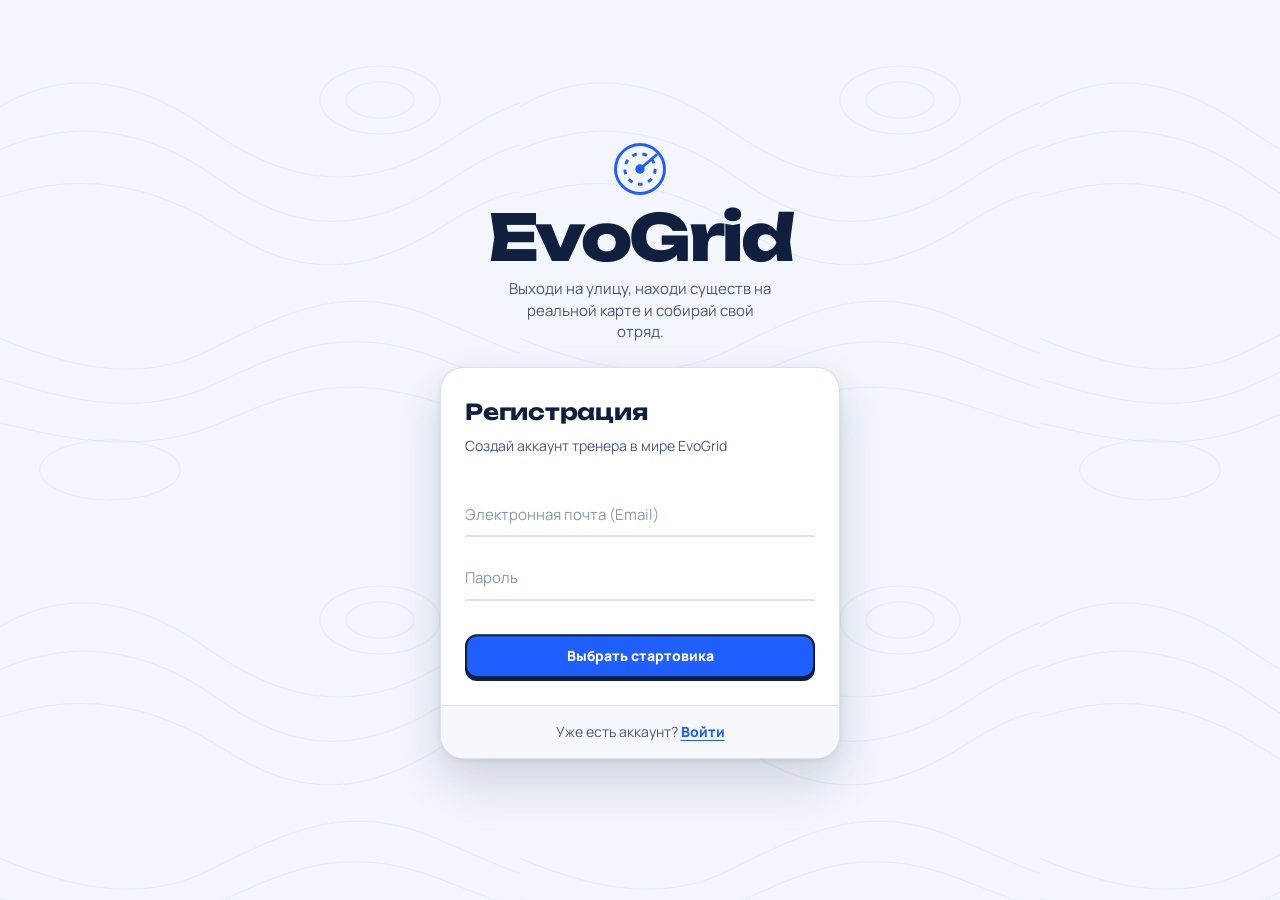
==== commit 651c4b73: "Новый дизайн: бело-синяя тема, компактный покедекс, фикс способностей" ====
--- a/api-gateway/src/main/resources/static/index.html
+++ b/api-gateway/src/main/resources/static/index.html
@@ -3,7 +3,7 @@
 <head>
     <meta charset="UTF-8">
     <meta name="viewport" content="width=device-width, initial-scale=1.0, viewport-fit=cover">
-    <meta name="theme-color" content="#13231b">
+    <meta name="theme-color" content="#1f5eff">
     <title>EvoGrid — Вход и Регистрация</title>
     <link rel="stylesheet" href="css/main.css">
     <link rel="stylesheet" href="css/uiverse.css">
--- a/api-gateway/src/main/resources/static/css/main.css
+++ b/api-gateway/src/main/resources/static/css/main.css
@@ -6,18 +6,18 @@
    чернила, бирюзовый радар и янтарный акцент для главного действия.
    ========================================================================== */
 :root {
-    --paper: #eef3ec;
-    --paper-deep: #e1eadf;
+    --paper: #f3f6fc;
+    --paper-deep: #e3ebf8;
     --surface: #ffffff;
-    --surface-soft: #f6f9f4;
-    --ink: #13231b;
-    --ink-soft: #4b5d53;
-    --ink-faint: #8a998f;
-    --line: #d5dfd3;
-    --radar: #0e7c66;
-    --radar-soft: #d9efe8;
-    --amber: #f2a93b;
-    --amber-deep: #b86e05;
+    --surface-soft: #f6f8fd;
+    --ink: #0f1f3d;
+    --ink-soft: #4a5878;
+    --ink-faint: #8b97b0;
+    --line: #dbe3f0;
+    --radar: #1f5eff;
+    --radar-soft: #e3ebff;
+    --amber: #ffc93c;
+    --amber-deep: #9a6400;
     --danger: #c8372d;
     --danger-soft: #fde7e4;
     --ok: #1d7a43;
@@ -29,15 +29,15 @@
     --r-lg: 24px;
     --r-md: 16px;
     --r-sm: 10px;
-    --shadow-1: 0 1px 2px rgba(19, 35, 27, 0.06), 0 6px 18px rgba(19, 35, 27, 0.06);
-    --shadow-2: 0 2px 6px rgba(19, 35, 27, 0.08), 0 22px 48px rgba(19, 35, 27, 0.16);
+    --shadow-1: 0 1px 2px rgba(15, 31, 61, 0.06), 0 6px 18px rgba(15, 31, 61, 0.06);
+    --shadow-2: 0 2px 6px rgba(15, 31, 61, 0.08), 0 22px 48px rgba(15, 31, 61, 0.16);
 
     --gutter: clamp(16px, 4vw, 28px);
     --safe-top: env(safe-area-inset-top, 0px);
     --safe-bottom: env(safe-area-inset-bottom, 0px);
 
     /* Топографические горизонтали как фон страницы */
-    --contours: url("data:image/svg+xml,%3Csvg xmlns='http://www.w3.org/2000/svg' width='520' height='520' viewBox='0 0 520 520'%3E%3Cg fill='none' stroke='%2313231b' stroke-opacity='0.07' stroke-width='1.2'%3E%3Cpath d='M-20 120c80-60 160-40 230 10s150 70 240 10 120-40 90-40'/%3E%3Cpath d='M-20 160c90-50 170-30 240 20s140 60 230 0 110-30 90-30'/%3E%3Cpath d='M-20 205c95-40 175-20 245 25s135 50 220-5 100-25 95-25'/%3E%3Cpath d='M-20 330c70 30 150 60 230 20s140-70 230-30 100 40 100 40'/%3E%3Cpath d='M-20 372c75 25 155 50 235 12s135-60 225-25 100 35 100 35'/%3E%3Cpath d='M-20 418c80 20 160 40 240 5s130-50 220-20 100 30 100 30'/%3E%3Cellipse cx='380' cy='100' rx='60' ry='34'/%3E%3Cellipse cx='380' cy='100' rx='34' ry='18'/%3E%3Cellipse cx='110' cy='470' rx='70' ry='30'/%3E%3C/g%3E%3C/svg%3E");
+    --contours: url("data:image/svg+xml,%3Csvg xmlns='http://www.w3.org/2000/svg' width='520' height='520' viewBox='0 0 520 520'%3E%3Cg fill='none' stroke='%231f5eff' stroke-opacity='0.07' stroke-width='1.2'%3E%3Cpath d='M-20 120c80-60 160-40 230 10s150 70 240 10 120-40 90-40'/%3E%3Cpath d='M-20 160c90-50 170-30 240 20s140 60 230 0 110-30 90-30'/%3E%3Cpath d='M-20 205c95-40 175-20 245 25s135 50 220-5 100-25 95-25'/%3E%3Cpath d='M-20 330c70 30 150 60 230 20s140-70 230-30 100 40 100 40'/%3E%3Cpath d='M-20 372c75 25 155 50 235 12s135-60 225-25 100 35 100 35'/%3E%3Cpath d='M-20 418c80 20 160 40 240 5s130-50 220-20 100 30 100 30'/%3E%3Cellipse cx='380' cy='100' rx='60' ry='34'/%3E%3Cellipse cx='380' cy='100' rx='34' ry='18'/%3E%3Cellipse cx='110' cy='470' rx='70' ry='30'/%3E%3C/g%3E%3C/svg%3E");
 }
 
 *, *::before, *::after {
@@ -336,7 +336,7 @@
 }
 
 .recenter-gps-btn:hover {
-    background: #0b6a57;
+    background: #164ad6;
 }
 
 .ymap-trainer-pin-wrap {
@@ -351,7 +351,7 @@
     background: var(--radar);
     border: 4px solid #ffffff;
     border-radius: 50%;
-    box-shadow: 0 2px 10px rgba(14, 124, 102, 0.55);
+    box-shadow: 0 2px 10px rgba(31, 94, 255, 0.55);
 }
 
 .trainer-map-pin::after {
@@ -382,14 +382,14 @@
     font-family: 'Manrope', system-ui, sans-serif;
     font-size: 12px;
     font-weight: 700;
-    color: #13231b;
-    border: 1.5px solid #d5dfd3;
+    color: #0f1f3d;
+    border: 1.5px solid #dbe3f0;
     display: inline-flex;
     align-items: center;
     gap: 6px;
     white-space: nowrap;
     cursor: pointer;
-    box-shadow: 0 6px 16px rgba(19, 35, 27, 0.16);
+    box-shadow: 0 6px 16px rgba(15, 31, 61, 0.16);
 }
 
 .wild-map-badge .elem-svg-icon {
@@ -400,7 +400,7 @@
     align-items: center;
     justify-content: center;
     color: #fff;
-    background: #4b5d53;
+    background: #4a5878;
 }
 
 .wild-map-badge .elem-svg-icon svg { width: 14px; height: 14px; }
@@ -409,17 +409,17 @@
 .wild-map-badge[data-elem="FOREST"] .elem-svg-icon { background: #2f8a4c; }
 
 .wild-map-badge .dist-label {
-    color: #8a998f;
+    color: #8b97b0;
     font-weight: 600;
 }
 
 .wild-map-badge.in-range {
-    border-color: #f2a93b;
-    box-shadow: 0 0 0 3px rgba(242, 169, 59, 0.35), 0 6px 16px rgba(19, 35, 27, 0.18);
+    border-color: #ffc93c;
+    box-shadow: 0 0 0 3px rgba(255, 201, 60, 0.35), 0 6px 16px rgba(15, 31, 61, 0.18);
 }
 
 .wild-map-badge.in-range .dist-label {
-    color: #b86e05;
+    color: #9a6400;
 }
 
 /* ==========================================================================
@@ -438,7 +438,7 @@
 }
 
 .profile-card-hero {
-    background: var(--ink);
+    background: linear-gradient(135deg, #1f5eff 0%, #1442c4 100%);
     color: #fff;
     border-radius: var(--r-lg);
     padding: clamp(20px, 4vw, 30px);
@@ -457,8 +457,8 @@
     inset: 0;
     background-image: var(--contours);
     background-size: 420px 420px;
-    filter: invert(1);
-    opacity: 0.9;
+    filter: brightness(0) invert(1);
+    opacity: 0.18;
     z-index: -1;
 }
 
@@ -513,7 +513,7 @@
 }
 
 .hero-text p {
-    color: rgba(255, 255, 255, 0.62);
+    color: rgba(255, 255, 255, 0.78);
     font-size: 13px;
     margin-top: 2px;
 }
@@ -536,7 +536,7 @@
     align-items: baseline;
     gap: 12px;
     font-size: 13px;
-    color: rgba(255, 255, 255, 0.7);
+    color: rgba(255, 255, 255, 0.82);
 }
 
 .xp-progress-labels b {
@@ -548,7 +548,7 @@
 .xp-progress-track {
     width: 100%;
     height: 12px;
-    background: rgba(255, 255, 255, 0.14);
+    background: rgba(255, 255, 255, 0.22);
     border-radius: 999px;
     overflow: hidden;
 }
@@ -593,7 +593,7 @@
 }
 
 .metric-icon-box.blue { background: var(--radar-soft); color: var(--radar); }
-.metric-icon-box.amber { background: #fdf0d9; color: var(--amber-deep); }
+.metric-icon-box.amber { background: #fff4d6; color: var(--amber-deep); }
 .metric-icon-box.rose { background: var(--danger-soft); color: var(--danger); }
 .metric-icon-box.emerald { background: var(--ok-soft); color: var(--ok); }
 
@@ -673,9 +673,9 @@
 }
 
 .slot-tag.active-tag {
-    color: var(--ink);
-    background: var(--amber);
-    border-color: var(--amber);
+    color: #ffffff;
+    background: var(--radar);
+    border-color: var(--radar);
 }
 
 .slot-empty-box {
@@ -733,7 +733,7 @@
 .modal-backdrop {
     position: fixed;
     inset: 0;
-    background: rgba(19, 35, 27, 0.5);
+    background: rgba(15, 31, 61, 0.5);
     backdrop-filter: blur(6px);
     -webkit-backdrop-filter: blur(6px);
     display: flex;
@@ -919,8 +919,8 @@
 }
 
 .combat-log-box {
-    background: var(--ink);
-    color: #dfe8e1;
+    background: #0f1f3d;
+    color: #dbe4f5;
     border-radius: var(--r-sm);
     height: 112px;
     overflow-y: auto;
@@ -1179,6 +1179,123 @@
     }
 }
 
+/* ==========================================================================
+   КНОПКА «ГДЕ Я» НА КАРТЕ (вместо верхней плашки)
+   ========================================================================== */
+.map-fab {
+    position: fixed;
+    right: 16px;
+    bottom: calc(92px + var(--safe-bottom));
+    z-index: 2400;
+    width: 52px;
+    height: 52px;
+    border-radius: 50%;
+    border: 1px solid var(--line);
+    background: #ffffff;
+    color: var(--radar);
+    box-shadow: var(--shadow-2);
+    display: flex;
+    align-items: center;
+    justify-content: center;
+    cursor: pointer;
+}
+
+.map-fab svg {
+    width: 24px;
+    height: 24px;
+}
+
+.map-fab:active {
+    transform: scale(0.94);
+}
+
+/* ==========================================================================
+   КОМПАКТНЫЕ СЕТКИ: ПОКЕДЕКС, КОЛЛЕКЦИЯ, ОТРЯД
+   Карточки меньше и идут сеткой, а не одна под другой.
+   ========================================================================== */
+.cards-grid {
+    grid-template-columns: repeat(auto-fill, minmax(180px, 1fr));
+    gap: 14px;
+}
+
+.grid-card-item {
+    display: block;
+}
+
+.party-grid {
+    grid-template-columns: repeat(3, minmax(0, 1fr));
+    gap: 14px;
+}
+
+.slot-pillar {
+    padding: 12px;
+    gap: 10px;
+}
+
+.slot-actions-col {
+    max-width: none;
+}
+
+.slot-empty-box {
+    max-width: none;
+    min-height: 260px;
+}
+
+@media (max-width: 960px) {
+    .party-grid {
+        grid-template-columns: repeat(3, minmax(0, 1fr));
+    }
+}
+
+/* Телефон: отряд — три строки «карточка слева, кнопки справа»,
+   покедекс и коллекция — по две карточки в ряд */
+@media (max-width: 720px) {
+    .party-grid {
+        grid-template-columns: 1fr;
+        gap: 10px;
+    }
+    .slot-pillar {
+        display: grid;
+        grid-template-columns: 128px minmax(0, 1fr);
+        grid-template-areas:
+            "card tag"
+            "card actions";
+        grid-template-rows: auto 1fr;
+        align-items: start;
+        column-gap: 12px;
+        row-gap: 8px;
+        padding: 10px;
+    }
+    .slot-pillar .slot-tag {
+        grid-area: tag;
+        justify-self: start;
+    }
+    .slot-pillar .card-click-area {
+        grid-area: card;
+    }
+    .slot-pillar .slot-actions-col {
+        grid-area: actions;
+        align-self: end;
+    }
+    .slot-pillar .slot-empty-box {
+        grid-column: 1 / -1;
+        grid-row: 2;
+        min-height: 96px;
+        flex-direction: row;
+        flex-wrap: wrap;
+        gap: 4px 10px;
+        padding: 14px;
+    }
+    .slot-pillar .slot-empty-box small {
+        flex-basis: 100%;
+    }
+
+    .cards-grid {
+        grid-template-columns: repeat(2, minmax(0, 1fr));
+        gap: 10px;
+    }
+}
+
 @media (prefers-reduced-motion: reduce) {
     *, *::before, *::after {
         animation-duration: 0.01ms !important;
@@ -1186,3 +1303,33 @@
         transition-duration: 0.01ms !important;
     }
 }
+
+/* ==========================================================================
+   КНОПКИ СПОСОБНОСТЕЙ: одинаковая высота, метка КД не вылезает
+   ========================================================================== */
+.uiv-btn.ability-btn {
+    display: flex;
+    align-items: stretch;
+}
+
+.uiv-btn.ability-btn .ability-top {
+    flex: 1;
+    justify-content: flex-start;
+}
+
+.ability-btn .ability-header-row,
+.dossier-ability-card .ability-header-row {
+    flex-wrap: wrap;
+    row-gap: 4px;
+}
+
+.ability-name {
+    min-width: 0;
+    overflow-wrap: anywhere;
+    hyphens: auto;
+}
+
+.ability-btn .ability-meta-row {
+    margin-top: auto;
+    padding-top: 2px;
+}
--- a/api-gateway/src/main/resources/static/css/uiverse.css
+++ b/api-gateway/src/main/resources/static/css/uiverse.css
@@ -18,12 +18,13 @@
     display: grid;
     grid-template-columns: repeat(4, 1fr);
     align-items: center;
-    background-color: rgba(19, 35, 27, 0.94);
+    background-color: rgba(255, 255, 255, 0.96);
     backdrop-filter: blur(16px);
     -webkit-backdrop-filter: blur(16px);
+    border: 1px solid var(--line, #dbe3f0);
     border-radius: 999px;
     padding: 6px;
-    box-shadow: 0 2px 6px rgba(19, 35, 27, 0.2), 0 18px 40px rgba(19, 35, 27, 0.28);
+    box-shadow: 0 2px 6px rgba(15, 31, 61, 0.08), 0 18px 40px rgba(15, 31, 61, 0.16);
 }
 
 .example-1 .icon-content {
@@ -37,7 +38,7 @@
     top: -34px;
     left: 50%;
     transform: translateX(-50%);
-    background-color: #13231b;
+    background-color: #0f1f3d;
     color: #ffffff;
     padding: 5px 10px;
     border-radius: 8px;
@@ -68,7 +69,7 @@
     min-width: 64px;
     height: 52px;
     border-radius: 999px;
-    color: rgba(255, 255, 255, 0.62);
+    color: var(--ink-faint, #8b97b0);
     transition: background-color 0.15s ease, color 0.15s ease;
     cursor: pointer;
     text-decoration: none;
@@ -86,12 +87,12 @@
 }
 
 .example-1 .icon-content .link:hover {
+    color: var(--radar, #1f5eff);
+}
+
+.example-1 .icon-content .link.active-nav {
+    background-color: var(--radar, #1f5eff);
     color: #ffffff;
-}
-
-.example-1 .icon-content .link.active-nav {
-    background-color: var(--amber, #f2a93b);
-    color: #13231b;
 }
 
 /* Подпись уже есть под иконкой — всплывашка не нужна */
@@ -105,8 +106,8 @@
 .uiv-btn {
     --button_radius: 12px;
     --button_color: #ffffff;
-    --button_outline_color: var(--ink, #13231b);
-    --button_text: var(--ink, #13231b);
+    --button_outline_color: var(--ink, #0f1f3d);
+    --button_text: var(--ink, #0f1f3d);
     font-family: var(--font-body, system-ui);
     font-size: 14px;
     font-weight: 800;
@@ -122,9 +123,9 @@
 }
 
 .uiv-btn.primary {
-    --button_color: var(--amber, #f2a93b);
-    --button_outline_color: var(--ink, #13231b);
-    --button_text: var(--ink, #13231b);
+    --button_color: var(--radar, #1f5eff);
+    --button_outline_color: var(--ink, #0f1f3d);
+    --button_text: #ffffff;
 }
 
 .uiv-btn .button_top {
@@ -161,7 +162,7 @@
 }
 
 .uiv-btn:focus-visible {
-    outline: 3px solid var(--amber, #f2a93b);
+    outline: 3px solid var(--amber, #ffc93c);
     outline-offset: 3px;
 }
 
@@ -172,10 +173,10 @@
     width: 100%;
     max-width: 400px;
     background: var(--surface, #fff);
-    border: 1px solid var(--line, #d5dfd3);
+    border: 1px solid var(--line, #dbe3f0);
     overflow: hidden;
     border-radius: var(--r-lg, 24px);
-    color: var(--ink, #13231b);
+    color: var(--ink, #0f1f3d);
     box-shadow: var(--shadow-2);
 }
 
@@ -196,7 +197,7 @@
 
 .form .subtitle {
     font-size: 14px;
-    color: var(--ink-soft, #4b5d53);
+    color: var(--ink-soft, #4a5878);
     margin-top: -6px;
 }
 
@@ -208,15 +209,15 @@
 .form-section {
     padding: 16px;
     font-size: 14px;
-    background-color: var(--surface-soft, #f6f9f4);
-    border-top: 1px solid var(--line, #d5dfd3);
+    background-color: var(--surface-soft, #f6f8fd);
+    border-top: 1px solid var(--line, #dbe3f0);
     text-align: center;
-    color: var(--ink-soft, #4b5d53);
+    color: var(--ink-soft, #4a5878);
 }
 
 .form-section a {
     font-weight: 800;
-    color: var(--radar, #0e7c66);
+    color: var(--radar, #1f5eff);
     cursor: pointer;
     text-decoration: underline;
     text-underline-offset: 3px;
@@ -233,11 +234,11 @@
     font-size: 16px;
     width: 100%;
     border: none;
-    border-bottom: 2px solid var(--line, #d5dfd3);
+    border-bottom: 2px solid var(--line, #dbe3f0);
     padding: 8px 0;
     background-color: transparent;
     outline: none;
-    color: var(--ink, #13231b);
+    color: var(--ink, #0f1f3d);
     border-radius: 0;
 }
 
@@ -245,7 +246,7 @@
     position: absolute;
     top: 8px;
     left: 0;
-    color: var(--ink-faint, #8a998f);
+    color: var(--ink-faint, #8b97b0);
     transition: all 0.2s ease;
     pointer-events: none;
     font-size: 15px;
@@ -255,7 +256,7 @@
 .input-container input:valid ~ .label {
     top: -16px;
     font-size: 12.5px;
-    color: var(--radar, #0e7c66);
+    color: var(--radar, #1f5eff);
     font-weight: 700;
 }
 
@@ -265,7 +266,7 @@
     left: 0;
     height: 2px;
     width: 100%;
-    background-color: var(--radar, #0e7c66);
+    background-color: var(--radar, #1f5eff);
     transform: scaleX(0);
     transform-origin: left;
     transition: transform 0.25s ease;
@@ -288,7 +289,7 @@
     border-radius: 20px;
     overflow: hidden;
     background-color: #ffffff;
-    border: 1px solid var(--line, #d5dfd3);
+    border: 1px solid var(--line, #dbe3f0);
     box-shadow: var(--shadow-1);
     cursor: pointer;
     transition: transform 0.18s ease, box-shadow 0.18s ease;
@@ -302,8 +303,8 @@
 }
 
 .poke-card.selected-card {
-    border-color: var(--ink, #13231b);
-    box-shadow: 0 0 0 3px var(--amber, #f2a93b), var(--shadow-1);
+    border-color: var(--radar, #1f5eff);
+    box-shadow: 0 0 0 3px var(--radar, #1f5eff), var(--shadow-1);
 }
 
 .landscape-section {
@@ -369,7 +370,7 @@
 
 .filter {
     inset: 0;
-    background: linear-gradient(180deg, rgba(19, 35, 27, 0.18) 0%, rgba(19, 35, 27, 0.04) 45%, rgba(19, 35, 27, 0.72) 100%);
+    background: linear-gradient(180deg, rgba(15, 31, 61, 0.18) 0%, rgba(15, 31, 61, 0.04) 45%, rgba(15, 31, 61, 0.72) 100%);
     z-index: 4;
 }
 
@@ -391,7 +392,7 @@
     gap: 5px;
     padding: 4px 9px;
     border-radius: 999px;
-    background: rgba(19, 35, 27, 0.55);
+    background: rgba(15, 31, 61, 0.55);
     backdrop-filter: blur(6px);
     color: #ffffff;
     font-size: 11px;
@@ -411,7 +412,7 @@
     padding: 4px 9px;
     border-radius: 999px;
     background: #ffffff;
-    color: var(--ink, #13231b);
+    color: var(--ink, #0f1f3d);
     font-size: 11.5px;
     font-weight: 800;
     white-space: nowrap;
@@ -432,7 +433,7 @@
     font-size: 16px;
     font-weight: 700;
     line-height: 1.2;
-    text-shadow: 0 2px 6px rgba(19, 35, 27, 0.45);
+    text-shadow: 0 2px 6px rgba(15, 31, 61, 0.45);
     white-space: nowrap;
     overflow: hidden;
     text-overflow: ellipsis;
@@ -473,17 +474,18 @@
 }
 
 .stat-label {
-    color: var(--ink-soft, #4b5d53);
+    color: var(--ink-soft, #4a5878);
     font-weight: 600;
+    min-width: 0;
     white-space: nowrap;
     overflow: hidden;
     text-overflow: ellipsis;
 }
 
 .stat-val {
-    color: var(--ink, #13231b);
+    color: var(--ink, #0f1f3d);
     font-weight: 800;
-    background: var(--paper, #eef3ec);
+    background: var(--paper, #f3f6fc);
     padding: 2px 9px;
     border-radius: 8px;
     font-size: 12.5px;
@@ -493,7 +495,7 @@
 .separator {
     width: 100%;
     height: 1px;
-    background-color: #edf1ec;
+    background-color: #eef2f9;
 }
 
 /* Компактная карточка в бою: две карточки помещаются рядом даже на 320px */
@@ -584,7 +586,7 @@
     width: 100%;
     min-height: 58px;
     border-radius: 14px;
-    background-color: var(--ink, #13231b);
+    background-color: var(--ink, #0f1f3d);
     padding: 10px 12px;
     box-shadow: var(--shadow-2);
     animation: toastIn 0.2s ease-out;
@@ -603,7 +605,7 @@
 }
 
 .error-alert-icon {
-    color: var(--amber, #f2a93b);
+    color: var(--amber, #ffc93c);
     background: rgba(255, 255, 255, 0.08);
     padding: 6px;
     border-radius: 8px;
@@ -626,13 +628,13 @@
 }
 
 .error-alert-desc {
-    color: #c9d6cd;
+    color: #c5d0e6;
     font-size: 12.5px;
     line-height: 1.35;
 }
 
 .error-alert-close {
-    color: #8a998f;
+    color: #8b97b0;
     background: transparent;
     border: none;
     padding: 6px;
@@ -655,3 +657,93 @@
         top: calc(64px + env(safe-area-inset-top, 0px));
     }
 }
+
+/* ==========================================================================
+   6. КОМПАКТНАЯ КАРТОЧКА (покедекс, коллекция, отряд)
+   ========================================================================== */
+.cards-grid .poke-card,
+.slot-pillar .poke-card {
+    max-width: none;
+    height: auto;
+}
+
+.cards-grid .landscape-section,
+.slot-pillar .landscape-section {
+    height: auto;
+    aspect-ratio: 4 / 3;
+}
+
+.cards-grid .content-section,
+.slot-pillar .content-section {
+    flex: none;
+}
+
+.cards-grid .forecast,
+.slot-pillar .forecast {
+    padding: 8px 12px 10px;
+    gap: 4px;
+}
+
+.cards-grid .separator,
+.slot-pillar .separator {
+    display: none;
+}
+
+@media (max-width: 720px) {
+    .cards-grid .poke-card,
+    .slot-pillar .poke-card {
+        border-radius: 16px;
+    }
+    .cards-grid .tree-1,
+    .cards-grid .tree-2,
+    .cards-grid .sun,
+    .slot-pillar .tree-1,
+    .slot-pillar .tree-2,
+    .slot-pillar .sun,
+    .slot-pillar .elem-pill > span:last-child {
+        display: none;
+    }
+    .cards-grid .card-top-badges,
+    .slot-pillar .card-top-badges {
+        top: 7px;
+        left: 7px;
+        right: 7px;
+    }
+    .cards-grid .elem-pill,
+    .cards-grid .hp-pill,
+    .slot-pillar .hp-pill {
+        font-size: 10.5px;
+        padding: 3px 7px;
+    }
+    .cards-grid .card-hero-title,
+    .slot-pillar .card-hero-title {
+        left: 9px;
+        right: 9px;
+        bottom: 8px;
+    }
+    .cards-grid .poke-name-line,
+    .slot-pillar .poke-name-line {
+        font-size: 13px;
+    }
+    .cards-grid .poke-arch-line,
+    .slot-pillar .poke-arch-line {
+        font-size: 11px;
+    }
+    .cards-grid .forecast,
+    .slot-pillar .forecast {
+        padding: 6px 9px 8px;
+        gap: 3px;
+    }
+    .cards-grid .stat-row,
+    .slot-pillar .stat-row {
+        font-size: 11.5px;
+    }
+    .cards-grid .stat-val,
+    .slot-pillar .stat-val {
+        font-size: 11px;
+        padding: 1px 6px;
+    }
+    .slot-pillar .landscape-section {
+        aspect-ratio: 1 / 1;
+    }
+}
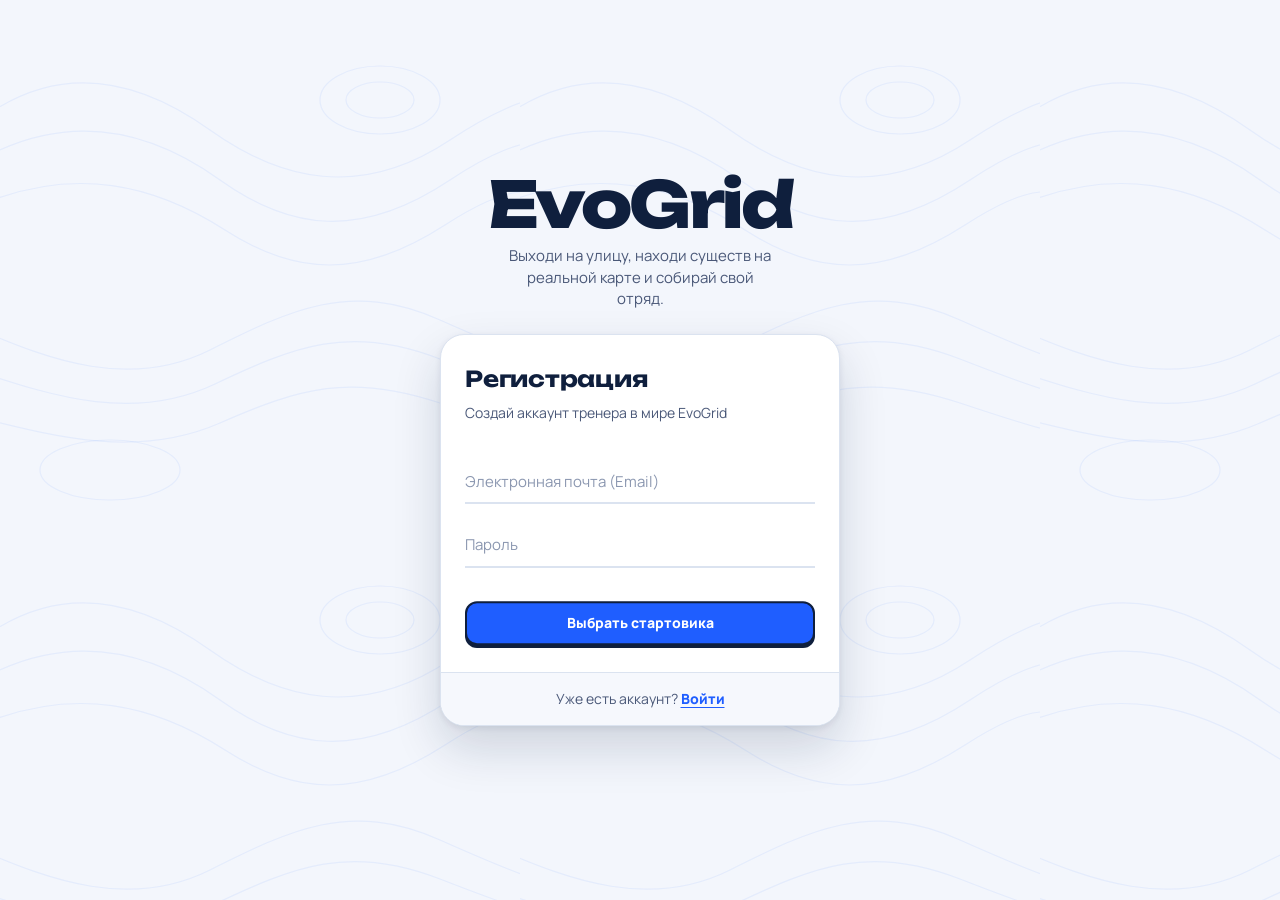
==== commit f535c663: "Арты покемонов, таймер хода, новый battle-service, без ходьбы кликом" ====
--- a/api-gateway/src/main/resources/static/index.html
+++ b/api-gateway/src/main/resources/static/index.html
@@ -13,12 +13,6 @@
 <!-- ЭКРАН 1: ФОРМА ВХОДА / РЕГИСТРАЦИИ (alexruix + Satwinder04 + Voxybuns) -->
 <main id="step-auth" class="center-page">
     <header class="brand">
-        <svg class="brand-mark" viewBox="0 0 48 48" fill="none" stroke="currentColor" stroke-width="2.5" aria-hidden="true">
-            <circle cx="24" cy="24" r="21"/>
-            <circle cx="24" cy="24" r="13" stroke-dasharray="4 5"/>
-            <path d="M24 24 L38 12" stroke-linecap="round"/>
-            <circle cx="24" cy="24" r="4" fill="currentColor" stroke="none"/>
-        </svg>
         <span class="brand-name">EvoGrid</span>
         <p class="brand-tagline">Выходи на улицу, находи существ на реальной карте и собирай свой отряд.</p>
     </header>
@@ -97,6 +91,7 @@
 </main>
 
 <script src="js/api.js"></script>
+<script src="js/pokemon-art.js"></script>
 <script src="js/ui-components.js"></script>
 <script src="js/auth.js"></script>
 </body>
--- a/api-gateway/src/main/resources/static/css/main.css
+++ b/api-gateway/src/main/resources/static/css/main.css
@@ -1333,3 +1333,430 @@
     margin-top: auto;
     padding-top: 2px;
 }
+
+/* ==========================================================================
+   БОЙ: ТАЙМЕР ХОДА, HP, РЕЗУЛЬТАТ, ЛОГ
+   ========================================================================== */
+.battle-rules-hint {
+    display: block;
+    margin-top: 6px;
+    background: none;
+    border: none;
+    padding: 0;
+    font-weight: 600;
+    color: var(--ink-faint);
+}
+
+.turn-timer {
+    display: flex;
+    align-items: center;
+    gap: 10px;
+    min-width: 160px;
+    flex: 0 1 220px;
+}
+
+.turn-timer-label {
+    font-family: var(--font-display);
+    font-weight: 700;
+    font-size: 15px;
+    color: var(--ink);
+    min-width: 42px;
+    text-align: right;
+}
+
+.turn-timer-track {
+    flex: 1;
+    height: 8px;
+    border-radius: 999px;
+    background: var(--paper-deep);
+    overflow: hidden;
+}
+
+.turn-timer-fill {
+    height: 100%;
+    width: 100%;
+    background: var(--radar);
+    border-radius: 999px;
+    transition: width 0.25s linear, background-color 0.2s ease;
+}
+
+.turn-timer.urgent .turn-timer-fill {
+    background: var(--danger);
+}
+
+.turn-timer.urgent .turn-timer-label {
+    color: var(--danger);
+    animation: timerPulse 0.5s ease-in-out infinite alternate;
+}
+
+@keyframes timerPulse {
+    from { transform: scale(1); }
+    to { transform: scale(1.15); }
+}
+
+.hp-bar {
+    width: 100%;
+    max-width: 265px;
+    height: 8px;
+    border-radius: 999px;
+    background: var(--paper-deep);
+    overflow: hidden;
+}
+
+.hp-bar-fill {
+    height: 100%;
+    width: 100%;
+    background: #22b35e;
+    border-radius: 999px;
+    transition: width 0.6s cubic-bezier(.2, .8, .2, 1), background-color 0.3s ease;
+}
+
+.hp-bar-fill.mid { background: var(--amber); }
+.hp-bar-fill.low { background: var(--danger); }
+
+.battle-result {
+    display: flex;
+    flex-direction: column;
+    align-items: center;
+    gap: 2px;
+    padding: 14px;
+    border-radius: var(--r-md);
+    margin-bottom: 12px;
+    text-align: center;
+    animation: resultPop 0.45s cubic-bezier(.2, 1.4, .4, 1);
+}
+
+.battle-result b {
+    font-family: var(--font-display);
+    font-size: 22px;
+}
+
+.battle-result span {
+    font-size: 14px;
+}
+
+.battle-result.win {
+    background: var(--radar-soft);
+    color: var(--radar);
+}
+
+.battle-result.lose {
+    background: var(--danger-soft);
+    color: var(--danger);
+}
+
+@keyframes resultPop {
+    0% { transform: scale(0.7); opacity: 0; }
+    100% { transform: scale(1); opacity: 1; }
+}
+
+.skip-notice {
+    display: flex;
+    align-items: center;
+    justify-content: space-between;
+    flex-wrap: wrap;
+    gap: 10px;
+    padding: 12px 14px;
+    margin-bottom: 14px;
+    border-radius: var(--r-md);
+    background: #fff4d6;
+    color: #6b4a00;
+    font-weight: 700;
+    font-size: 14px;
+}
+
+.combat-log-box {
+    height: 220px;
+    font-size: 13.5px;
+    padding: 12px 16px;
+}
+
+.combat-log-box .log-round {
+    margin-top: 8px;
+    padding-top: 6px;
+    border-top: 1px solid rgba(255, 255, 255, 0.12);
+    color: #8fb0ff;
+    font-weight: 700;
+    font-size: 12px;
+}
+
+.combat-log-box .log-round:first-child {
+    margin-top: 0;
+    border-top: none;
+}
+
+.combat-log-box .log-line {
+    color: #b9c6e0;
+}
+
+.combat-log-box .log-line.recent {
+    color: #ffffff;
+    animation: logIn 0.3s ease-out;
+}
+
+.combat-log-box > div:last-child {
+    font-weight: 600;
+}
+
+@keyframes logIn {
+    from { opacity: 0; transform: translateX(-6px); }
+    to { opacity: 1; transform: translateX(0); }
+}
+
+/* Попадание и лечение */
+.poke-card.anim-hit {
+    animation: cardHit 0.45s ease-out;
+}
+
+.poke-card.anim-heal {
+    animation: cardHeal 0.6s ease-out;
+}
+
+@keyframes cardHit {
+    0%, 100% { transform: translateX(0); }
+    20% { transform: translateX(-7px) rotate(-1.5deg); }
+    40% { transform: translateX(6px) rotate(1deg); }
+    60% { transform: translateX(-4px); }
+    80% { transform: translateX(2px); }
+}
+
+@keyframes cardHeal {
+    0% { box-shadow: 0 0 0 0 rgba(34, 179, 94, 0.6); }
+    100% { box-shadow: 0 0 0 14px rgba(34, 179, 94, 0); }
+}
+
+.dmg-float {
+    position: absolute;
+    top: 38%;
+    left: 50%;
+    z-index: 20;
+    font-family: var(--font-display);
+    font-weight: 800;
+    font-size: 26px;
+    pointer-events: none;
+    text-shadow: 0 2px 8px rgba(15, 31, 61, 0.5);
+    animation: dmgFloat 1.1s ease-out forwards;
+}
+
+.dmg-float.dmg { color: #ffffff; }
+.dmg-float.heal { color: #7dffb0; }
+
+@keyframes dmgFloat {
+    0% { transform: translate(-50%, 0) scale(0.6); opacity: 0; }
+    15% { transform: translate(-50%, -6px) scale(1.15); opacity: 1; }
+    100% { transform: translate(-50%, -48px) scale(1); opacity: 0; }
+}
+
+@media (max-width: 640px) {
+    .combat-log-box {
+        height: 170px;
+        font-size: 12.5px;
+    }
+    .turn-timer {
+        flex-basis: 100%;
+        min-width: 0;
+    }
+    .hp-bar {
+        height: 6px;
+    }
+    .dmg-float {
+        font-size: 20px;
+    }
+}
+
+/* ==========================================================================
+   ПРОФИЛЬ: простая карточка + выход внизу
+   ========================================================================== */
+.profile-card-hero {
+    background: var(--surface);
+    color: var(--ink);
+    border: 1px solid var(--line);
+    box-shadow: none;
+    gap: 18px;
+}
+
+.profile-card-hero::before {
+    content: none;
+}
+
+.hero-avatar {
+    background: var(--radar);
+    color: #ffffff;
+    border-radius: 50%;
+    width: 56px;
+    height: 56px;
+    font-size: 24px;
+}
+
+.hero-text h1 {
+    color: var(--ink);
+}
+
+.hero-text p {
+    color: var(--ink-soft);
+}
+
+.xp-progress-labels {
+    color: var(--ink-soft);
+}
+
+.xp-progress-labels b {
+    color: var(--ink);
+}
+
+.xp-progress-track {
+    background: var(--paper-deep);
+}
+
+.xp-progress-fill {
+    background: var(--radar);
+}
+
+.metrics-grid {
+    grid-template-columns: repeat(3, minmax(0, 1fr));
+}
+
+.profile-footer {
+    display: flex;
+    justify-content: center;
+    padding-top: 8px;
+}
+
+.logout-link {
+    display: inline-flex;
+    align-items: center;
+    gap: 8px;
+    padding: 10px 16px;
+    min-height: 44px;
+    border: 1px solid transparent;
+    border-radius: 999px;
+    background: transparent;
+    color: var(--danger);
+    font-weight: 700;
+    font-size: 14px;
+    cursor: pointer;
+}
+
+.logout-link svg {
+    width: 18px;
+    height: 18px;
+}
+
+.logout-link:hover {
+    background: var(--danger-soft);
+}
+
+@media (max-width: 640px) {
+    .metrics-grid {
+        grid-template-columns: repeat(3, minmax(0, 1fr));
+        gap: 8px;
+    }
+    .metric-tile {
+        flex-direction: column;
+        align-items: flex-start;
+        gap: 8px;
+    }
+}
+
+@media (max-width: 380px) {
+    .metrics-grid {
+        grid-template-columns: repeat(3, minmax(0, 1fr));
+    }
+}
+
+/* ==========================================================================
+   АНИМАЦИИ ИНТЕРФЕЙСА
+   ========================================================================== */
+/* Экран входа: появление логотипа и формы */
+#step-auth .brand {
+    animation: riseIn 0.6s cubic-bezier(.2, .8, .2, 1) both;
+}
+
+#step-auth .form-box {
+    animation: riseIn 0.6s 0.12s cubic-bezier(.2, .8, .2, 1) both;
+}
+
+#step-starter .cards-row > div,
+#pokedex-catalog-row > .grid-card-item,
+#owned-collection-row > .grid-card-item,
+#party-slots-row > .slot-pillar {
+    animation: riseIn 0.45s cubic-bezier(.2, .8, .2, 1) both;
+}
+
+#pokedex-catalog-row > .grid-card-item:nth-child(2),
+#owned-collection-row > .grid-card-item:nth-child(2),
+#party-slots-row > .slot-pillar:nth-child(2),
+#step-starter .cards-row > div:nth-child(2) { animation-delay: 0.05s; }
+#pokedex-catalog-row > .grid-card-item:nth-child(3),
+#owned-collection-row > .grid-card-item:nth-child(3),
+#party-slots-row > .slot-pillar:nth-child(3),
+#step-starter .cards-row > div:nth-child(3) { animation-delay: 0.1s; }
+#pokedex-catalog-row > .grid-card-item:nth-child(4),
+#owned-collection-row > .grid-card-item:nth-child(4) { animation-delay: 0.15s; }
+#pokedex-catalog-row > .grid-card-item:nth-child(n+5),
+#owned-collection-row > .grid-card-item:nth-child(n+5) { animation-delay: 0.2s; }
+
+@keyframes riseIn {
+    from { opacity: 0; transform: translateY(14px); }
+    to { opacity: 1; transform: translateY(0); }
+}
+
+.metric-tile,
+.profile-card-hero {
+    animation: riseIn 0.45s cubic-bezier(.2, .8, .2, 1) both;
+}
+
+/* Дикие покемоны на карте слегка покачиваются */
+.wild-map-badge {
+    animation: badgeBob 2.4s ease-in-out infinite;
+}
+
+.wild-map-badge.in-range {
+    animation: badgeBob 1.2s ease-in-out infinite;
+}
+
+@keyframes badgeBob {
+    0%, 100% { transform: translate(-50%, -50%); }
+    50% { transform: translate(-50%, calc(-50% - 4px)); }
+}
+
+/* Выбранная карточка стартовика «подпрыгивает» */
+.cards-row .poke-card.selected-card {
+    animation: selectPop 0.35s cubic-bezier(.2, 1.4, .4, 1);
+}
+
+@keyframes selectPop {
+    0% { transform: scale(0.96); }
+    100% { transform: scale(1); }
+}
+
+/* Вкладки нижнего меню */
+.example-1 .icon-content .link.active-nav svg {
+    animation: navPop 0.35s cubic-bezier(.2, 1.4, .4, 1);
+}
+
+@keyframes navPop {
+    0% { transform: scale(0.7); }
+    100% { transform: scale(1); }
+}
+
+@media (prefers-reduced-motion: reduce) {
+    *, *::before, *::after {
+        animation-duration: 0.01ms !important;
+        animation-delay: 0s !important;
+        animation-iteration-count: 1 !important;
+        transition-duration: 0.01ms !important;
+    }
+}
+
+.profile-card-hero .hero-identity {
+    flex: none;
+}
+
+.dossier-sheet {
+    width: 100%;
+    border-radius: var(--r-sm);
+    border: 1px solid var(--line);
+    background: #ffffff;
+    display: block;
+}
--- a/api-gateway/src/main/resources/static/css/uiverse.css
+++ b/api-gateway/src/main/resources/static/css/uiverse.css
@@ -747,3 +747,61 @@
         aspect-ratio: 1 / 1;
     }
 }
+
+/* ==========================================================================
+   7. АРТ ПОКЕМОНА НА КАРТОЧКЕ
+   ========================================================================== */
+.landscape-section .poke-art {
+    position: absolute;
+    left: 50%;
+    bottom: 6%;
+    width: 78%;
+    height: 82%;
+    transform: translateX(-50%);
+    object-fit: contain;
+    object-position: center bottom;
+    z-index: 3;
+    filter: drop-shadow(0 6px 10px rgba(15, 31, 61, 0.35));
+    pointer-events: none;
+    user-select: none;
+}
+
+.poke-card.has-art .tree-1,
+.poke-card.has-art .tree-2,
+.poke-card.has-art .tree-3 {
+    display: none;
+}
+
+@media (hover: hover) {
+    .poke-card.has-art:hover .poke-art {
+        transform: translateX(-50%) translateY(-4px) scale(1.03);
+        transition: transform 0.25s ease;
+    }
+}
+
+/* Фото-арт на весь верх карточки (без прозрачного фона) */
+.landscape-section .poke-art.fit-cover {
+    left: 0;
+    bottom: 0;
+    width: 100%;
+    height: 100%;
+    transform: none;
+    object-fit: cover;
+    object-position: center 30%;
+    filter: none;
+}
+
+.poke-card.art-cover .sun,
+.poke-card.art-cover .hill-1,
+.poke-card.art-cover .hill-2,
+.poke-card.art-cover .hill-3,
+.poke-card.art-cover .hill-4,
+.poke-card.art-cover .ocean {
+    display: none;
+}
+
+@media (hover: hover) {
+    .poke-card.art-cover:hover .poke-art {
+        transform: scale(1.04);
+    }
+}
